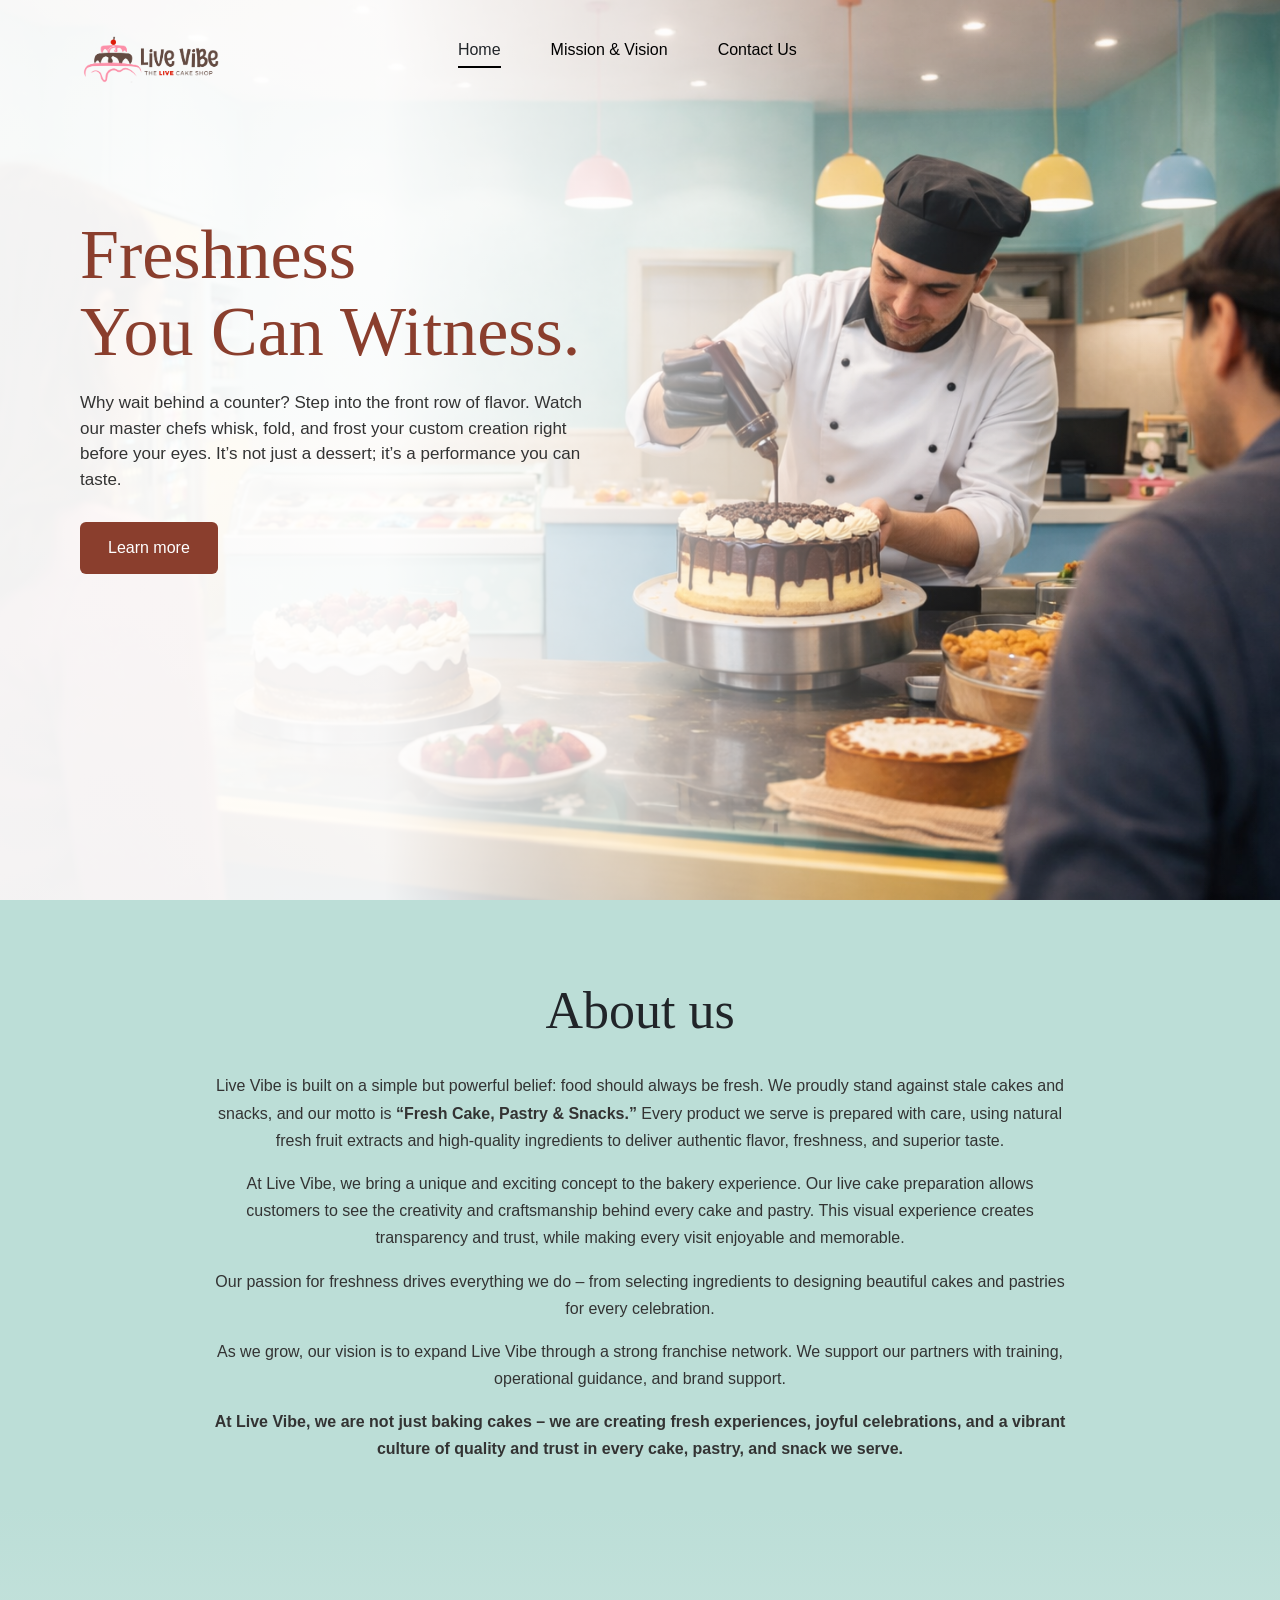
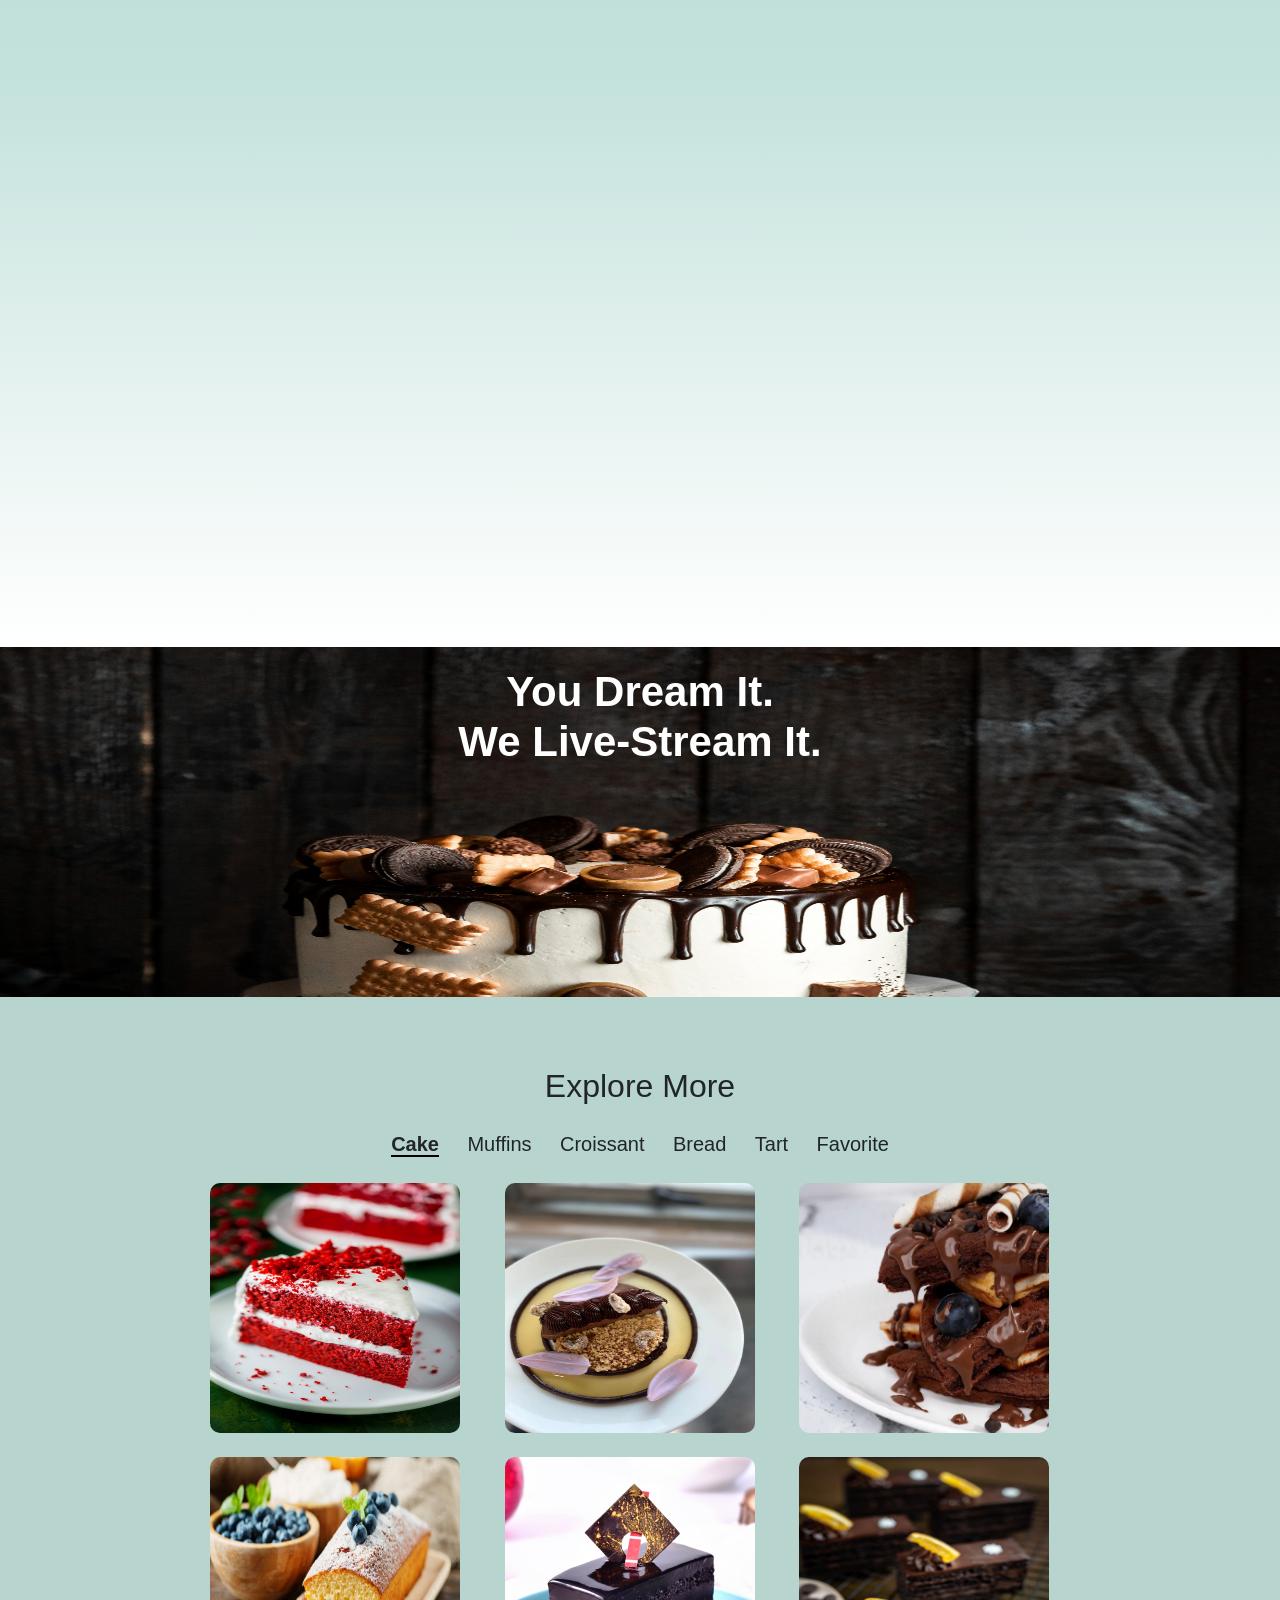
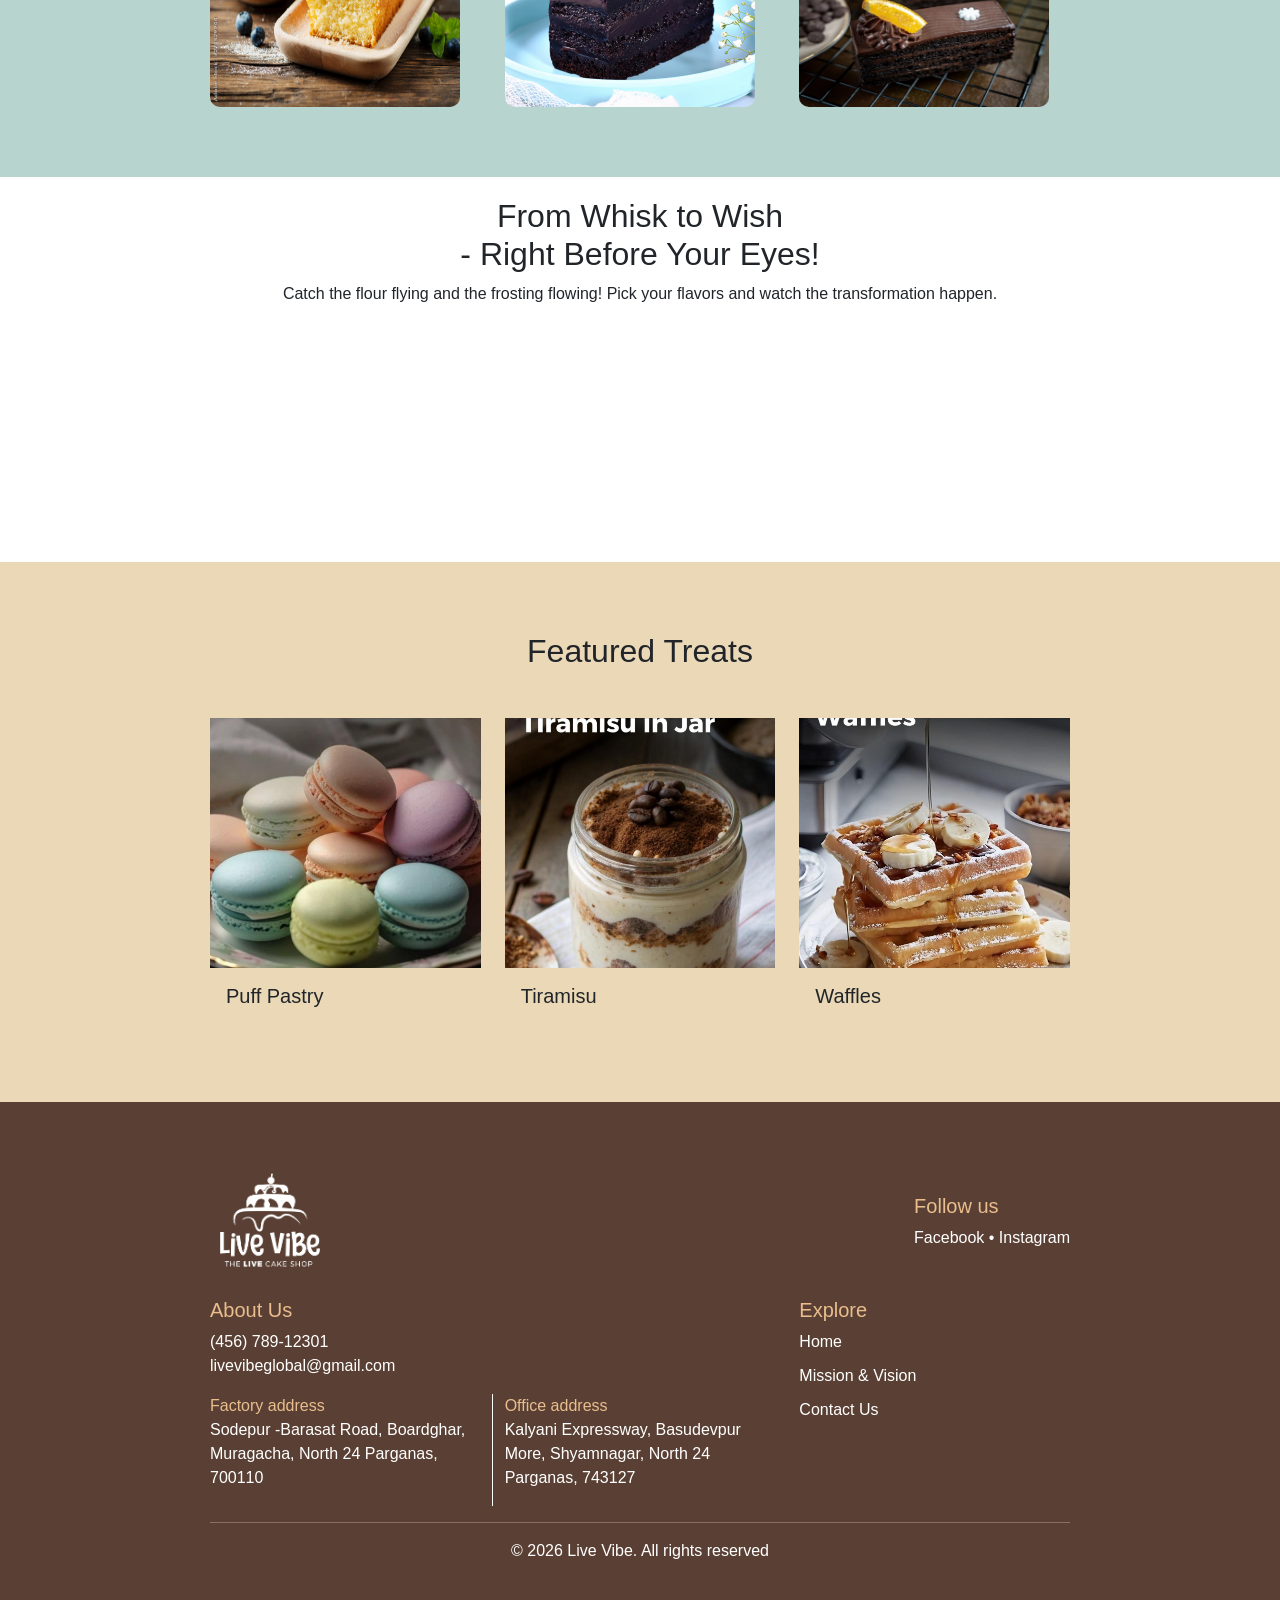
==== index.html @ 5aa0705a "contact us and other fixes" ====
<!DOCTYPE html>
<html lang="en">

<head>

  <meta charset="UTF-8">
  <meta name="viewport" content="width=device-width, initial-scale=1">

  <title>Live Vibe</title>

  <link href="https://cdn.jsdelivr.net/npm/bootstrap@5.3.2/dist/css/bootstrap.min.css" rel="stylesheet">

  <link rel="stylesheet" href="css/style.css">

</head>

<body>

  <!-- NAVBAR -->

  <section class="hero">

    <!-- Navbar -->

    <nav class="navbar">

      <div class="logo">
        <img src="./images/logo.png" alt="Live Vibe">
      </div>

      <ul class="nav-links">
        <li class="active">Home</li>
        <li><a href="./mission-vision" style="color: #000; text-decoration: none;">Mission & Vision</a></li>
        <li><a href="./contact-us" style="color: #000; text-decoration: none;">Contact Us</a></li>
      </ul>

    </nav>

    <!-- Hero Content -->

    <div class="hero-content">

      <h1>
        Freshness <br>
        You Can Witness.
      </h1>

      <p>
        Why wait behind a counter? Step into the front row of flavor.
        Watch our master chefs whisk, fold, and frost your custom creation
        right before your eyes. It’s not just a dessert; it’s a performance
        you can taste.
      </p>

      <button class="btn">
        Learn more
      </button>

    </div>

  </section>



  <!-- ABOUT -->

  <!-- <section class="about-section">
    <div class="container">
      <h1 class="about-title">About us</h1>

      <div class="about-content">
        <p>Live Vibe is built on a simple but powerful belief: food should always be fresh. We proudly stand against
          stale cakes and snacks, and our motto is "<strong>Fresh Cake, Pastry & Snacks.</strong>" Every product we
          serve is prepared with care, using natural fresh fruit extracts and high-quality ingredients to deliver
          authentic flavor, freshness, and superior taste.</p>

        <p>At Live Vibe, we bring a unique and exciting concept to the bakery experience. Our live cake preparation
          allows customers to see the creativity and craftsmanship behind every cake and pastry. This visual experience
          creates transparency and trust, while making every visit enjoyable and memorable. We believe that customers
          deserve not only delicious desserts but also the joy of seeing their treats come to life.</p>

        <p>Our passion for freshness drives everything we do - from selecting ingredients to designing beautiful cakes
          and pastries for every celebration. Whether it is a birthday, anniversary, special event, or a simple sweet
          craving, Live Vibe aims to make every moment more delightful with fresh flavors and vibrant presentation.</p>

        <p>As we grow, our vision is to expand Live Vibe through a strong franchise network. We support our partners
          with training, operational guidance, and brand support so they can build successful businesses while
          maintaining the same freshness, quality, and customer experience that define our brand.</p>

        <p>At Live Vibe, we are not just baking cakes - <strong>we are creating fresh experiences, joyful celebrations,
            and a vibrant culture of quality and trust</strong> in every cake, pastry, and snack we serve.</p>
      </div>
    </div>

    <div class="cake-image-container">
      <img src="./images/about-cake.png" alt="Delicious blueberry cake with cream frosting" class="cake-image">
    </div>
  </section> -->
  <section class="about-section">
    <div class="container text-center">
      <h2 class="about-title">About us</h2>
      <div class="about-text">
        <p> Live Vibe is built on a simple but powerful belief: food should always be fresh. We proudly stand against
          stale cakes and snacks, and our motto is <strong>“Fresh Cake, Pastry & Snacks.”</strong> Every product we
          serve is prepared with care, using natural fresh fruit extracts and high-quality ingredients to deliver
          authentic flavor, freshness, and superior taste. </p>
        <p> At Live Vibe, we bring a unique and exciting concept to the bakery experience. Our live cake preparation
          allows customers to see the creativity and craftsmanship behind every cake and pastry. This visual experience
          creates transparency and trust, while making every visit enjoyable and memorable. </p>
        <p> Our passion for freshness drives everything we do – from selecting ingredients to designing beautiful cakes
          and pastries for every celebration. </p>
        <p> As we grow, our vision is to expand Live Vibe through a strong franchise network. We support our partners
          with training, operational guidance, and brand support. </p>
        <p class="fw-semibold"> At Live Vibe, we are not just baking cakes – we are creating fresh experiences, joyful
          celebrations, and a vibrant culture of quality and trust in every cake, pastry, and snack we serve. </p>
      </div>
    </div>
  </section>


  <!-- DREAM SECTION -->

  <section class="dream">

    <div class="overlay">

      <h2>You Dream It.<br>We Live-Stream It.</h2>

    </div>

  </section>



  <!-- EXPLORE -->

  <section class="explore">

    <div class="container">

      <h2 class="text-center mb-4">Explore More</h2>

      <div class="product-tabs text-center mb-4">

        <span class="filter active" data-filter="cake">Cake</span>
        <span class="filter" data-filter="muffin">Muffins</span>
        <span class="filter" data-filter="croissant">Croissant</span>
        <span class="filter" data-filter="bread">Bread</span>
        <span class="filter" data-filter="tart">Tart</span>
        <span class="filter" data-filter="favorite">Favorite</span>

      </div>


      <div class="row g-4 gallery">

        <div class="col-md-4 col-6 gallery-item cake">
          <img src="./images/explore-more/cake1.jpeg" class="img-fluid product-img">
        </div>

        <div class="col-md-4 col-6 gallery-item cake">
          <img src="./images/explore-more/cake2.jpeg" class="img-fluid product-img">
        </div>

        <div class="col-md-4 col-6 gallery-item cake">
          <img src="./images/explore-more/cake3.jpeg" class="img-fluid product-img">
        </div>

        <div class="col-md-4 col-6 gallery-item cake">
          <img src="./images/explore-more/cake4.png" class="img-fluid product-img">
        </div>

        <div class="col-md-4 col-6 gallery-item cake">
          <img src="./images/explore-more/cake5.jpeg" class="img-fluid product-img">
        </div>

        <div class="col-md-4 col-6 gallery-item cake">
          <img src="./images/explore-more/cake6.jpeg" class="img-fluid product-img">
        </div>


        <div class="col-md-4 col-6 gallery-item muffin">
          <img src="./images/explore-more/muffin1.jpeg" class="img-fluid product-img">
        </div>

        <div class="col-md-4 col-6 gallery-item muffin">
          <img src="./images/explore-more/muffin2.jpeg" class="img-fluid product-img">
        </div>

        <div class="col-md-4 col-6 gallery-item muffin">
          <img src="./images/explore-more/muffin3.jpeg" class="img-fluid product-img">
        </div>

        <div class="col-md-4 col-6 gallery-item croissant">
          <img src="./images/explore-more/croissant1.jpeg" class="img-fluid product-img">
        </div>

        <div class="col-md-4 col-6 gallery-item croissant">
          <img src="./images/explore-more/croissant2.jpeg" class="img-fluid product-img">
        </div>

        <div class="col-md-4 col-6 gallery-item bread">
          <img src="./images/explore-more/bread1.jpeg" class="img-fluid product-img">
        </div>

        <div class="col-md-4 col-6 gallery-item bread">
          <img src="./images/explore-more/bread2.jpeg" class="img-fluid product-img">
        </div>

        <div class="col-md-4 col-6 gallery-item bread">
          <img src="./images/explore-more/bread3.jpeg" class="img-fluid product-img">
        </div>

        <div class="col-md-4 col-6 gallery-item tart">
          <img src="./images/explore-more/tart1.jpeg" class="img-fluid product-img">
        </div>

        <div class="col-md-4 col-6 gallery-item tart">
          <img src="./images/explore-more/tart2.jpeg" class="img-fluid product-img">
        </div>

        <div class="col-md-4 col-6 gallery-item tart">
          <img src="./images/explore-more/tart3.jpeg" class="img-fluid product-img">
        </div>

        <div class="col-md-4 col-6 gallery-item tart">
          <img src="./images/explore-more/tart4.jpeg" class="img-fluid product-img">
        </div>

        <div class="col-md-4 col-6 gallery-item tart">
          <img src="./images/explore-more/tart5.jpeg" class="img-fluid product-img">
        </div>

        <div class="col-md-4 col-6 gallery-item tart">
          <img src="./images/explore-more/tart6.jpeg" class="img-fluid product-img">
        </div>

        <div class="col-md-4 col-6 gallery-item favorite">
          <img src="./images/explore-more/favorite1.jpeg" class="img-fluid product-img">
        </div>

        <div class="col-md-4 col-6 gallery-item favorite">
          <img src="./images/explore-more/favorite2.jpeg" class="img-fluid product-img">
        </div>

        <div class="col-md-4 col-6 gallery-item favorite">
          <img src="./images/explore-more/favorite3.jpeg" class="img-fluid product-img">
        </div>

        <div class="col-md-4 col-6 gallery-item favorite">
          <img src="./images/explore-more/favorite4.jpeg" class="img-fluid product-img">
        </div>

        <div class="col-md-4 col-6 gallery-item favorite">
          <img src="./images/explore-more/favorite5.jpeg" class="img-fluid product-img">
        </div>

        <div class="col-md-4 col-6 gallery-item favorite">
          <img src="./images/explore-more/favorite6.jpeg" class="img-fluid product-img">
        </div>

      </div>

    </div>

  </section>



  <!-- CUPCAKE CTA -->

  <section class="cupcake">

    <div class="container text-center">

      <h2>From Whisk to Wish<br>- Right Before Your Eyes!</h2>

      <p>

        Catch the flour flying and the frosting flowing!
        Pick your flavors and watch the transformation happen.

      </p>

    </div>

  </section>



  <!-- FEATURED -->

  <section class="featured">

    <div class="container">

      <h2 class="text-center mb-5">Featured Treats</h2>

      <div class="row g-4">

        <div class="col-md-4">

          <div class="card">

            <div class="feature-img pastry"></div>
            <!-- <img src="./images/explore-more/pastry1.jpeg" class="card-img-top"> -->

            <div class="card-body">

              <h5>Puff Pastry</h5>

            </div>

          </div>

        </div>


        <div class="col-md-4">

          <div class="card">
            <div class="feature-img tiramisu"></div>
            <!-- <img src="./images/explore-more/tiramisu.jpeg" class="card-img-top"> -->

            <div class="card-body">

              <h5>Tiramisu</h5>

            </div>

          </div>

        </div>


        <div class="col-md-4">

          <div class="card">

            <!-- <img src="./images/explore-more/waffles.jpeg" class="card-img-top"> -->
            <div class="feature-img waffle"></div>

            <div class="card-body">

              <h5>Waffles</h5>

            </div>

          </div>

        </div>

      </div>

    </div>

  </section>



  <!-- FOOTER -->

  <footer class="footer">

    <div class="container">

      <div class="d-flex justify-content-between align-items-center">
        <div class="">
          <img src="./images/logo-white.png" alt="Live Vibe Logo" class="mb-3" style="max-width: 120px;">
        </div>
        <div class="">
          <h5 class="text-theme-primary">Follow us</h5>

          <p>Facebook • Instagram</p>
        </div>
      </div>

      <div class="row">

        <div class="col-md-8">



          <h5 class="text-theme-primary">About Us</h5>

          <p class="m-0">(456) 789-12301</p>

          <p>livevibeglobal@gmail.com</p>

          <div class="row m-0">
            <div class="col-6 ps-0" style="border-right: 1px solid #fff;">
              <div class="text-theme-primary">Factory address</div>
              <p>Sodepur -Barasat Road, Boardghar, Muragacha, North 24 Parganas, 700110</p>
            </div>
            <div class="col-6">
              <div class="text-theme-primary">Office address</div>
              <p>Kalyani Expressway, Basudevpur More, Shyamnagar, North 24 Parganas, 743127</p>
            </div>
          </div>

        </div>


        <div class="col-md-4">

          <h5 class="text-theme-primary">Explore</h5>

          <ul>

            <li style="color: #fff;">Home</li>
            <li><a href="./mission-vision" style="color: #fff; text-decoration: none;">Mission & Vision</a></li>
            <li><a href="./contact-us" style="color: #fff; text-decoration: none;">Contact Us</a></li>

          </ul>

        </div>


      </div>

      <hr>

      <p class="text-center">

        © 2026 Live Vibe. All rights reserved

      </p>

    </div>

  </footer>


  <!-- <script src="https://cdn.jsdelivr.net/npm/bootstrap@5.3.2/dist/js/bootstrap.bundle.min.js"></script> -->

  <script src="js/script.js"></script>

</body>

</html>
---- css/style.css ----
body {
  font-family: Arial;
  /* margin-top: 70px; */
}

.hero {

  height: 100vh;

  background-image:
    linear-gradient(to right,
      rgba(255, 255, 255, 0.95) 30%,
      rgba(255, 255, 255, 0.65) 50%,
      rgba(255, 255, 255, 0.1) 70%,
      rgba(255, 255, 255, 0) 100%),
    url("../images/chef.png");

  background-size: cover;
  background-position: center;

  display: flex;
  flex-direction: column;
  padding: 20px 80px;

}

.mission {
  background-image:
    linear-gradient(to bottom,
      rgba(255, 255, 255, 0.50) 30%,
      rgba(255, 255, 255, 0) 50%,
      rgba(255, 255, 255, 0) 70%,
      rgba(255, 255, 255, 0) 100%),
    url("../images/mission/banner.jpg");
  background-position: top;
  background-repeat: no-repeat;
  background-size: 100% 180%;
}

.contact-us {
  background-image:
    linear-gradient(to bottom,
      rgba(255, 255, 255, 0.50) 30%,
      rgba(255, 255, 255, 0) 50%,
      rgba(255, 255, 255, 0) 70%,
      rgba(255, 255, 255, 0) 100%),
    url("../images/contact-us/banner.png");
  background-position: center;
  background-repeat: no-repeat;
  background-size: 100% 100%;
}

.text-theme-primary {
  color: #E9BD8D;
}

/* Navbar */

.navbar {

  display: flex;
  justify-content: space-between;
  align-items: center;

}

.logo {

  display: flex;
  align-items: center;
  gap: 10px;
  font-weight: 600;
  font-size: 22px;
  color: #7a3b2b;

}

.logo img {
  height: 60px;
}

.nav-links {

  list-style: none;
  display: flex;
  gap: 50px;
  font-weight: 500;
  margin-right: auto;
  margin-left: 200px;
}

.nav-links li {
  cursor: pointer;
  position: relative;
}

.nav-links li.active::after {

  content: "";
  position: absolute;
  width: 100%;
  height: 2px;
  background: black;
  bottom: -6px;
  left: 0;

}

/* Hero content */

.hero-content {

  max-width: 520px;
  margin-top: 120px;

}

.hero-content h1 {

  font-family: 'Playfair Display';
  font-size: 70px;
  color: #8a3e2d;
  line-height: 1.1;
  margin-bottom: 20px;

}

.hero-content p {

  font-size: 17px;
  color: #333;
  margin-bottom: 30px;

}

.btn {

  padding: 14px 28px;
  background: #8a3e2d;
  color: white;
  border: none;
  border-radius: 6px;
  font-size: 16px;
  cursor: pointer;

}

.btn:hover {
  background: #6e2f21;
}

/* About section */
.about-section {
  background: linear-gradient(to bottom, #bcded7 0%, #bcded7 45%, rgba(188, 222, 215, 0.85) 60%, rgba(188, 222, 215, 0.5) 75%, rgba(188, 222, 215, 0) 100%), url("../images/about-cake.png");
  background-size: cover;
  background-position: top;
  background-repeat: no-repeat;
  padding-top: 80px;
  padding-bottom: 60%;
}

.mission-section {
  background: linear-gradient(to bottom, #bcded7 0%, #bcded7 45%, rgba(188, 222, 215, 0.85) 60%, rgba(188, 222, 215, 0.5) 75%, rgba(188, 222, 215, 0) 100%), url("../images/mission/mission.png");
  background-size: cover;
  background-position: top;
  background-repeat: no-repeat;
}

/* TITLE */
.about-title {
  font-family: 'Playfair Display';
  font-size: 52px;
  margin-bottom: 30px;
}

/* TEXT */
.about-text {
  max-width: 900px;
  margin: auto;
  color: #333;
  font-size: 16px;
  line-height: 1.7;
}

.vission-section {
  background: #FFF2CC;
  padding-bottom: 20px;
}

.vission-below-section {
  background: url('../images/mission/vision.jpg');
  background-repeat: no-repeat;
  padding-bottom: 600px;
  background-size: 100% 200%;
  background-position: center;
}

.vission-below-section p {
  color: #fff !important;
}

.mission-below-section .left {
  padding: 36px;
}

.mission-below-section .right {
  background: url('../images/mission/mission-right.jpg');
  background-repeat: no-repeat;
  background-size: 100% 100%;
  background-position: center;
}

.container {
  max-width: 900px;
  margin: 0 auto;
  padding: 0 20px;
}
/* 
.about-title {
  font-family: 'Georgia', 'Times New Roman', serif;
  font-size: 48px;
  font-style: italic;
  text-align: center;
  color: #1a1a1a;
  margin-bottom: 40px;
  font-weight: 600;
}

.about-content {
  text-align: center;
}

.about-content p {
  font-size: 16px;
  line-height: 1.7;
  color: #444;
  margin-bottom: 20px;
}

.about-content p:last-child {
  margin-bottom: 40px;
}

.about-content strong {
  font-weight: 600;
  color: #1a1a1a;
} */

/* Cake image */
.cake-image-container {
  width: 100%;
  margin-top: 20px;
}

.cake-image {
  width: 100%;
  height: auto;
  display: block;
  object-fit: cover;
}

.dream {
  background: url('../images/dream.jpg');
  height: 350px;
  display: flex;
  /* align-items: center; */
  justify-content: center;
  color: white;
  text-align: center;
  background-size: 100% 165%;
  background-repeat: no-repeat;
  background-position: top;
}

.dream h2 {
  font-size: 42px;
  font-weight: 700;
  padding-top: 20px;
}

.explore {
  background: #b7d4cf;
  padding: 70px 0;
}

.explore img {
  width: 250px;
  height: 250px;
}

.product-tabs span {
  margin: 0 12px;
  cursor: pointer;
  font-weight: 500;
}

.product-tabs .active {
  border-bottom: 2px solid black;
}

.product-img {
  border-radius: 10px;
  transition: 0.3s;
}

.product-img:hover {
  transform: scale(1.05);
}

.cupcake {
  background: url("../images/cupcake.jpg");
  background-repeat: no-repeat;
  padding: 20px 0 15rem 0;
  background-size: 100% 112%;
  background-position: top;
}

.featured {
  background: #ead8b6;
  padding: 70px 0;
}

.featured .card {
  border: 0;
  background-color: transparent;
}

.featured .feature-img.waffle {
  background: url('../images/explore-more/waffles.jpeg');

}

.featured .feature-img.pastry {
  background: url('../images/explore-more/pastry1.jpeg');

}

.featured .feature-img.tiramisu {
  background: url('../images/explore-more/tiramisu.jpeg');

}

.featured .feature-img {
  height: 250px;
  width: 100%;
  background-repeat: no-repeat !important;
  background-position: center !important;
  background-size: cover !important;
}



.footer {
  background: #5a4034;
  color: white;
  padding: 60px 0;
}

.footer ul {
  list-style: none;
  padding: 0;
}

.footer li {
  margin-bottom: 10px;
}

.contact-section {

  background: #bcded7;
  padding: 80px 5rem;

}

.filter {
  margin: 0 20px;
  cursor: pointer;
  font-size: 20px;
}

.filter.active {
  font-weight: 600;
}

/* Image */

.contact-section .cake-img {
  max-width: 100%;
}

/* Heading */

.contact-section .contact-title {

  font-family: 'Playfair Display';
  font-size: 52px;
  margin-bottom: 10px;

}

.contact-section .contact-subtitle {

  color: #6b6b6b;
  margin-bottom: 30px;

}

/* Button */

.contact-section .send-btn {

  background: #8a3e2d;
  color: white;
  padding: 14px 35px;
  font-size: 16px;
  border-radius: 8px;
  border: none;

}

.contact-section .send-btn:hover {
  background: #6d2d21;
  color: white;
}

@media(max-width:840px) {
  .nav-links {
    gap: 15px;
    margin-right: 0;
  }
}

@media(max-width:768px) {
  .about-title {
    font-size: 36px;
  }

  .about-text {
    font-size: 14px;
    padding: 0 10px;
  }

  .about-section {
    padding-bottom: 300px;
  }

  .hero {
    padding: 30px;
  }

  .hero-content h1 {
    font-size: 45px;
  }

  .nav-links {
    font-size: 14px;
    padding-left: 0;
    margin-left: 0;
  }

  .mission-below-section .right {
    height: 550px;
  }

}
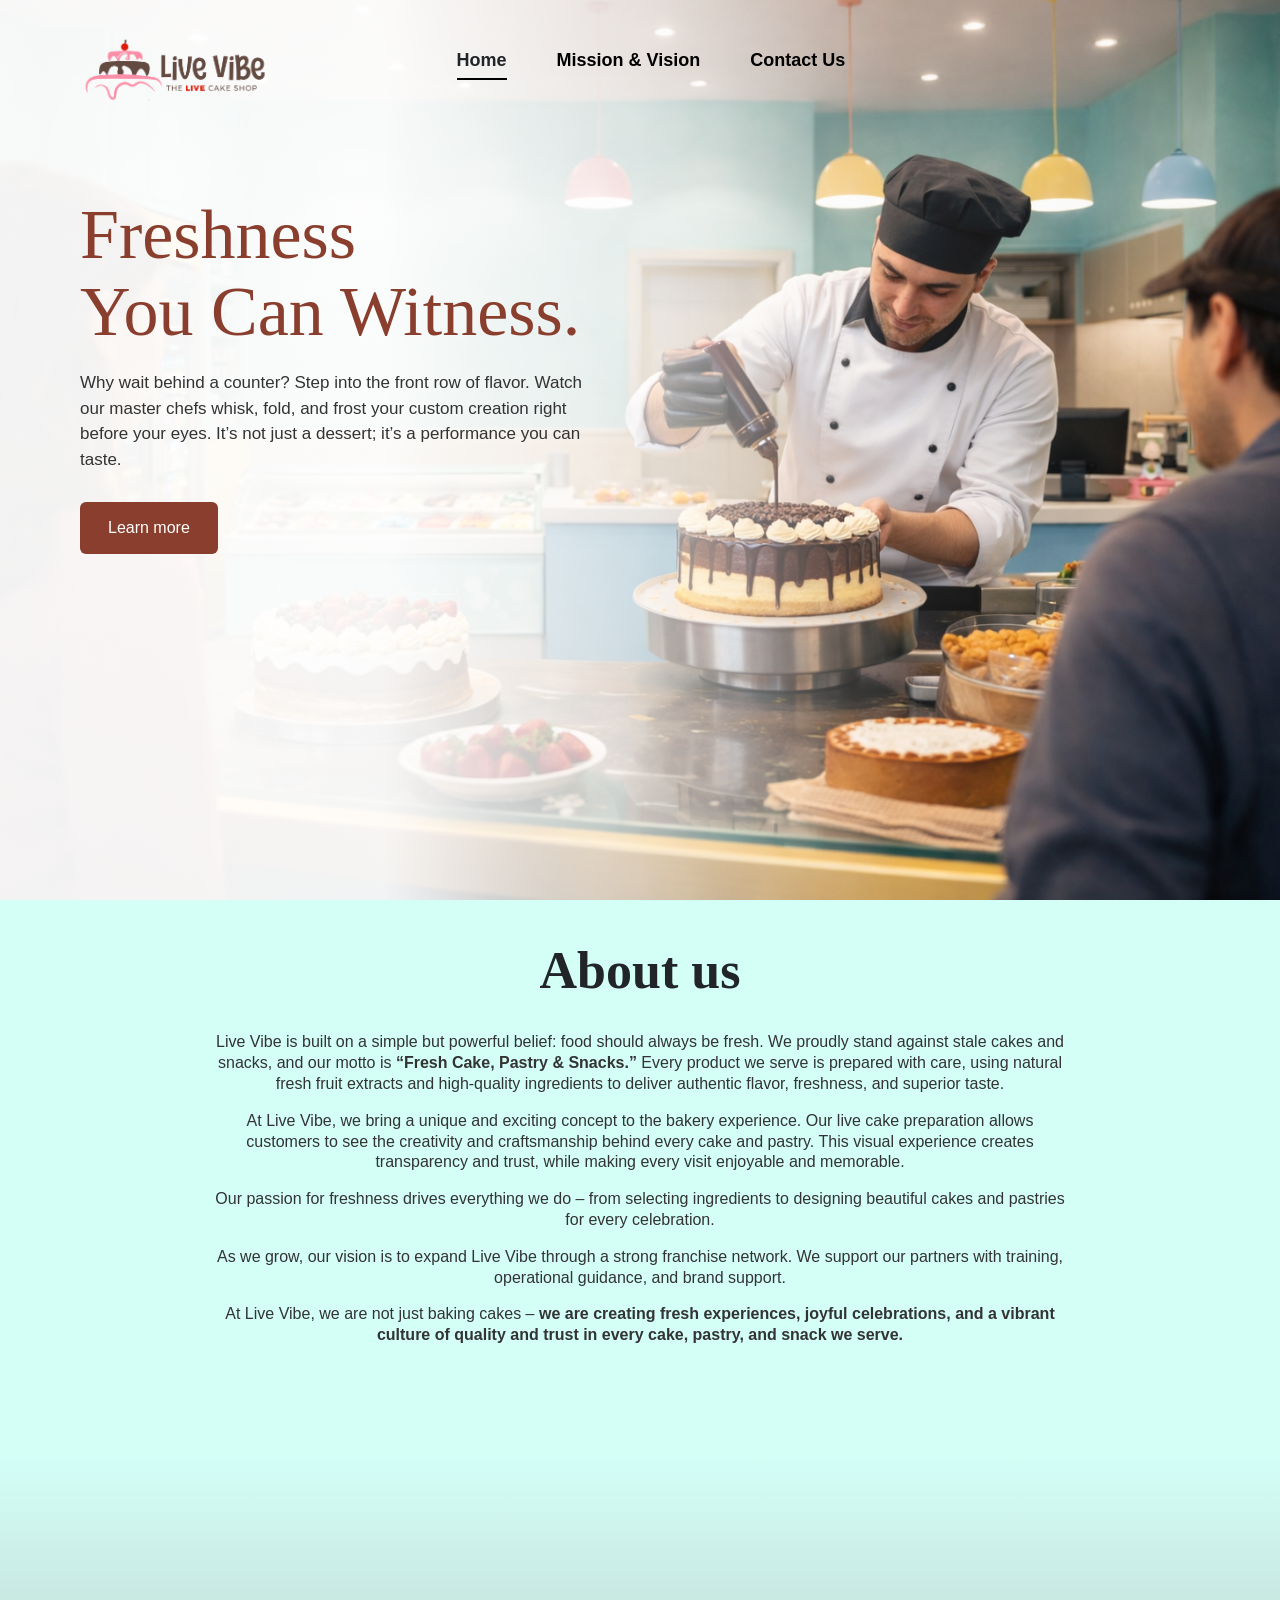
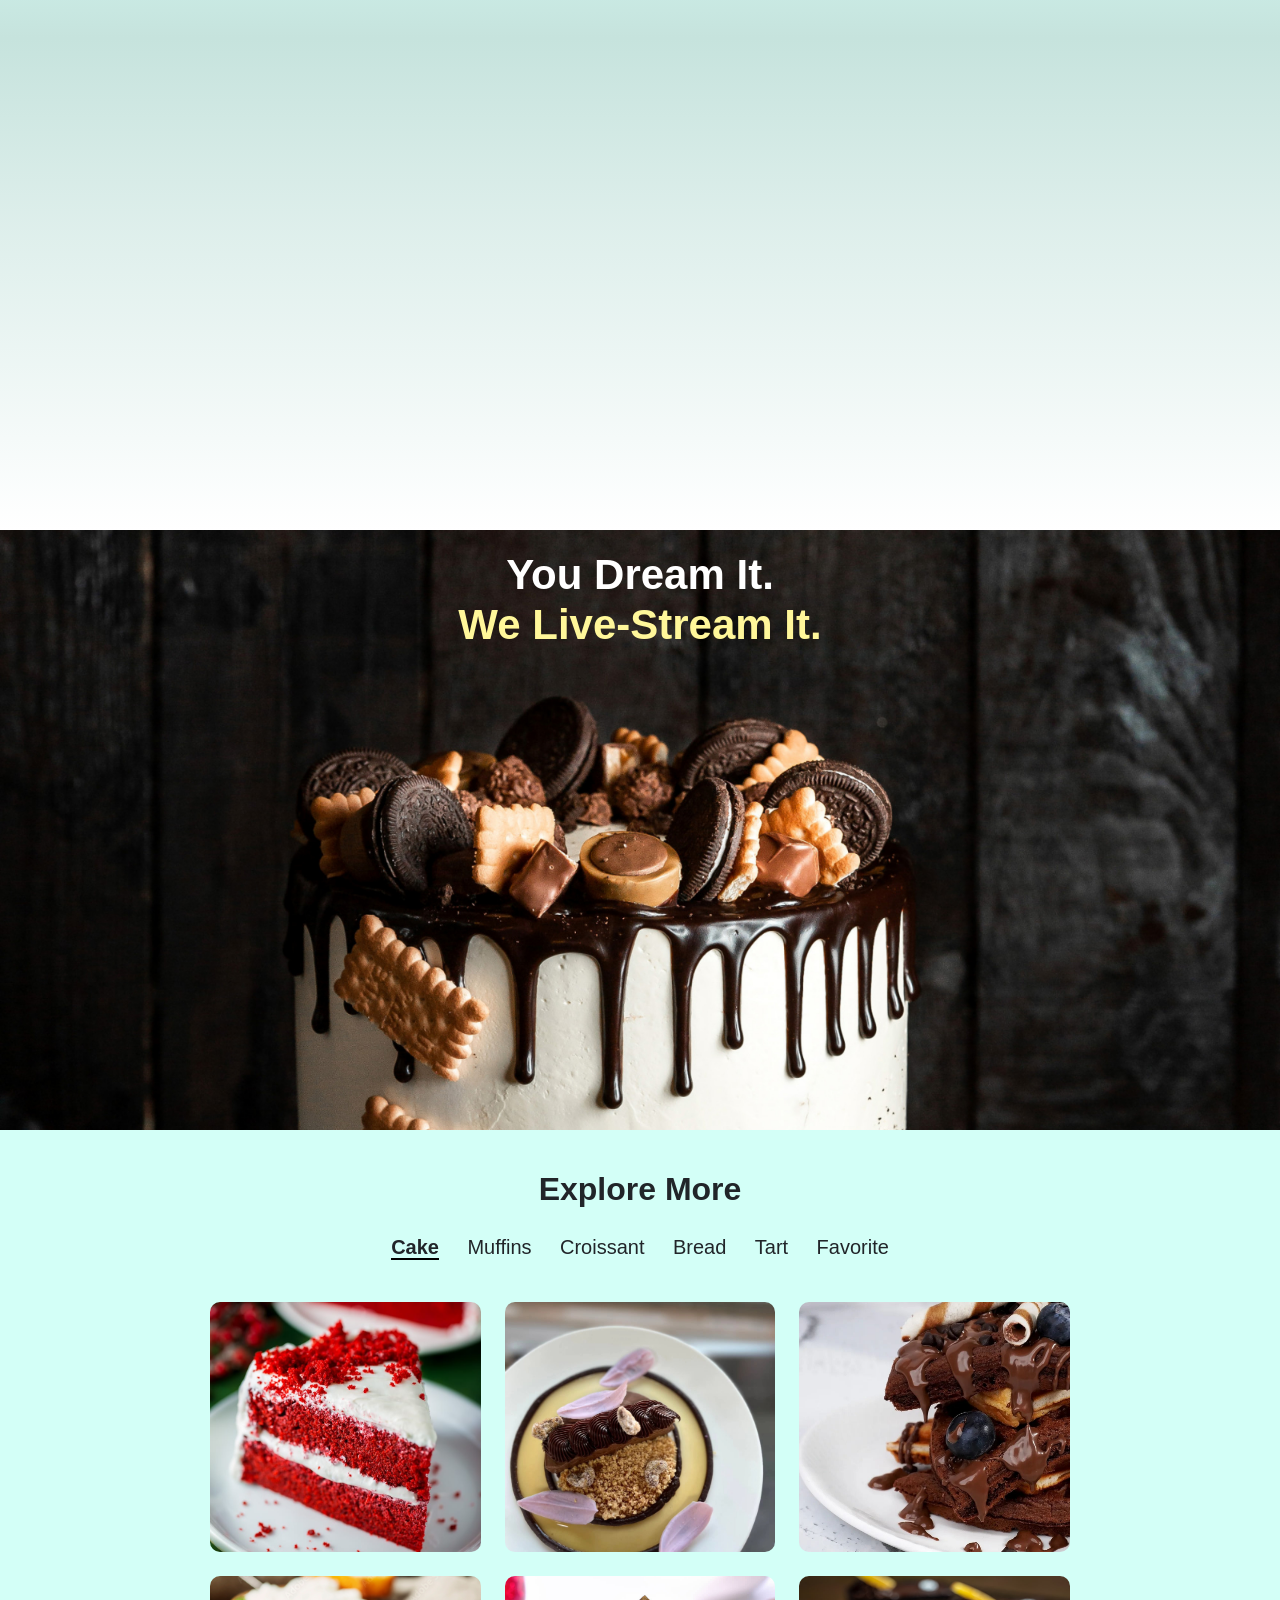
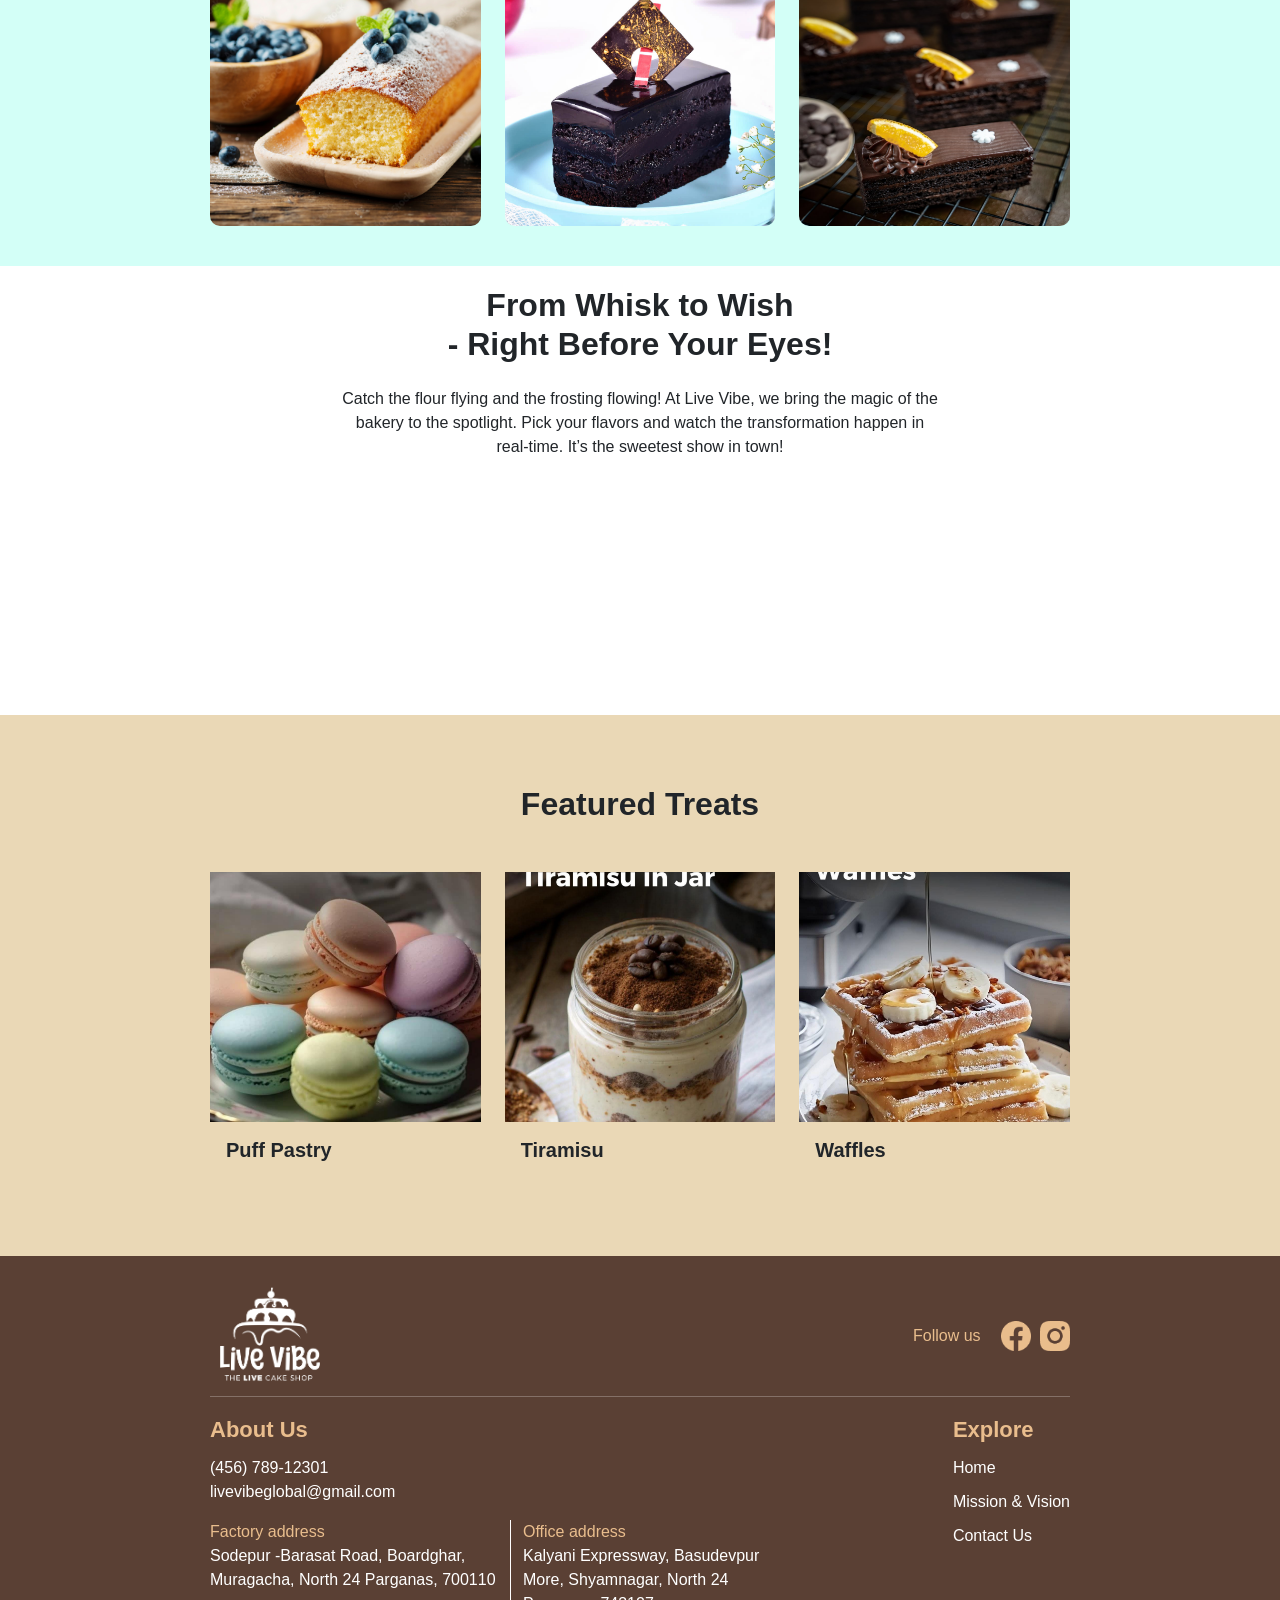
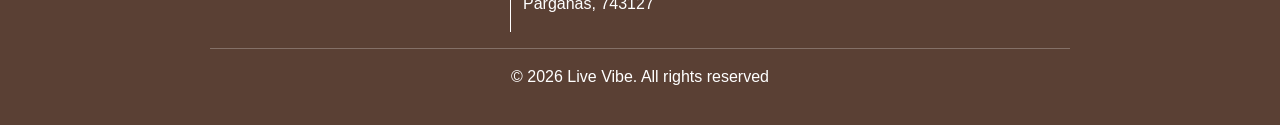
==== commit f38bf7c4: "fix some issues" ====
--- a/index.html
+++ b/index.html
@@ -15,6 +15,7 @@
 </head>
 
 <body>
+  <div class="main-wrapper">
 
   <!-- NAVBAR -->
 
@@ -111,8 +112,8 @@
           and pastries for every celebration. </p>
         <p> As we grow, our vision is to expand Live Vibe through a strong franchise network. We support our partners
           with training, operational guidance, and brand support. </p>
-        <p class="fw-semibold"> At Live Vibe, we are not just baking cakes – we are creating fresh experiences, joyful
-          celebrations, and a vibrant culture of quality and trust in every cake, pastry, and snack we serve. </p>
+        <p> At Live Vibe, we are not just baking cakes – <span class="fw-semibold">we are creating fresh experiences, joyful
+          celebrations, and a vibrant culture of quality and trust in every cake, pastry, and snack we serve.</span> </p>
       </div>
     </div>
   </section>
@@ -124,7 +125,7 @@
 
     <div class="overlay">
 
-      <h2>You Dream It.<br>We Live-Stream It.</h2>
+      <h2>You Dream It.<br><span style="color: #fff79a;">We Live-Stream It.</span></h2>
 
     </div>
 
@@ -138,7 +139,7 @@
 
     <div class="container">
 
-      <h2 class="text-center mb-4">Explore More</h2>
+      <h2 class="text-center mb-4"><b>Explore More</b></h2>
 
       <div class="product-tabs text-center mb-4">
 
@@ -273,12 +274,11 @@
 
     <div class="container text-center">
 
-      <h2>From Whisk to Wish<br>- Right Before Your Eyes!</h2>
-
-      <p>
-
-        Catch the flour flying and the frosting flowing!
-        Pick your flavors and watch the transformation happen.
+      <h2 class="mb-4"><b>From Whisk to Wish<br>- Right Before Your Eyes!</b></h2>
+
+      <p class="mx-auto" style="width: 70%;">
+
+        Catch the flour flying and the frosting flowing! At Live Vibe, we bring the magic of the bakery to the spotlight. Pick your flavors and watch the transformation happen in real-time. It’s the sweetest show in town!
 
       </p>
 
@@ -294,7 +294,7 @@
 
     <div class="container">
 
-      <h2 class="text-center mb-5">Featured Treats</h2>
+      <h2 class="text-center mb-5"><b>Featured Treats</b></h2>
 
       <div class="row g-4">
 
@@ -307,7 +307,7 @@
 
             <div class="card-body">
 
-              <h5>Puff Pastry</h5>
+              <h5><b>Puff Pastry</b></h5>
 
             </div>
 
@@ -324,7 +324,7 @@
 
             <div class="card-body">
 
-              <h5>Tiramisu</h5>
+              <h5><b>Tiramisu</b></h5>
 
             </div>
 
@@ -342,7 +342,7 @@
 
             <div class="card-body">
 
-              <h5>Waffles</h5>
+              <h5><b>Waffles</b></h5>
 
             </div>
 
@@ -366,22 +366,30 @@
 
       <div class="d-flex justify-content-between align-items-center">
         <div class="">
-          <img src="./images/logo-white.png" alt="Live Vibe Logo" class="mb-3" style="max-width: 120px;">
+          <img src="./images/logo-white.png" alt="Live Vibe Logo" style="max-width: 120px;">
         </div>
         <div class="">
-          <h5 class="text-theme-primary">Follow us</h5>
-
-          <p>Facebook • Instagram</p>
-        </div>
-      </div>
-
-      <div class="row">
-
-        <div class="col-md-8">
-
-
-
-          <h5 class="text-theme-primary">About Us</h5>
+          <div class="text-theme-primary d-flex align-items-center">Follow us
+
+            <div class="social-links" style="margin-left: 20px;">
+              <a href="#" target="_blank" class="social-icon">
+                <img src="./images/fb.png" alt="Facebook" style="width: 30px; height: 30px; margin-right: 5px;">
+              </a>
+              <a href="#" target="_blank" class="social-icon">
+                <img src="./images/insta.png" alt="Instagram" style="width: 30px; height: 30px;">
+              </a>
+            </div>
+          </div>
+        </div>
+      </div>
+
+      <hr class="mt-0">
+
+      <div class="d-flex justify-content-between align-items-top">
+
+        <div class="" style="width: 70%;">
+
+          <div class="text-theme-primary footer-header-text">About Us</div>
 
           <p class="m-0">(456) 789-12301</p>
 
@@ -401,9 +409,9 @@
         </div>
 
 
-        <div class="col-md-4">
-
-          <h5 class="text-theme-primary">Explore</h5>
+        <div class="">
+
+          <div class="text-theme-primary footer-header-text">Explore</div>
 
           <ul>
 
@@ -430,6 +438,7 @@
 
   </footer>
 
+  </div>
 
   <!-- <script src="https://cdn.jsdelivr.net/npm/bootstrap@5.3.2/dist/js/bootstrap.bundle.min.js"></script> -->
 
--- a/css/style.css
+++ b/css/style.css
@@ -1,6 +1,13 @@
 body {
   font-family: Arial;
   /* margin-top: 70px; */
+}
+
+.main-wrapper {
+  max-width: 1280px;
+  /* control your site width */
+  margin: 0 auto;
+  /* centers horizontally */
 }
 
 .hero {
@@ -76,7 +83,7 @@
 }
 
 .logo img {
-  height: 60px;
+  height: 80px;
 }
 
 .nav-links {
@@ -84,9 +91,10 @@
   list-style: none;
   display: flex;
   gap: 50px;
-  font-weight: 500;
+  font-weight: bold;
   margin-right: auto;
-  margin-left: 200px;
+  margin-left: 150px;
+  font-size: 18px;
 }
 
 .nav-links li {
@@ -111,7 +119,7 @@
 .hero-content {
 
   max-width: 520px;
-  margin-top: 120px;
+  margin-top: 80px;
 
 }
 
@@ -151,16 +159,16 @@
 
 /* About section */
 .about-section {
-  background: linear-gradient(to bottom, #bcded7 0%, #bcded7 45%, rgba(188, 222, 215, 0.85) 60%, rgba(188, 222, 215, 0.5) 75%, rgba(188, 222, 215, 0) 100%), url("../images/about-cake.png");
+  background: linear-gradient(to bottom, #d3fff7 0%, #d3fff7 45%, rgba(188, 222, 215, 0.85) 60%, rgba(188, 222, 215, 0.5) 75%, rgba(188, 222, 215, 0) 100%), url("../images/about-cake.png");
   background-size: cover;
-  background-position: top;
-  background-repeat: no-repeat;
-  padding-top: 80px;
+  background-position: center;
+  background-repeat: no-repeat;
+  padding-top: 40px;
   padding-bottom: 60%;
 }
 
 .mission-section {
-  background: linear-gradient(to bottom, #bcded7 0%, #bcded7 45%, rgba(188, 222, 215, 0.85) 60%, rgba(188, 222, 215, 0.5) 75%, rgba(188, 222, 215, 0) 100%), url("../images/mission/mission.png");
+  background: linear-gradient(to bottom, #d3fff7 0%, #d3fff7 45%, rgba(188, 222, 215, 0.85) 60%, rgba(188, 222, 215, 0.5) 75%, rgba(188, 222, 215, 0) 100%), url("../images/mission/mission.png");
   background-size: cover;
   background-position: top;
   background-repeat: no-repeat;
@@ -171,6 +179,7 @@
   font-family: 'Playfair Display';
   font-size: 52px;
   margin-bottom: 30px;
+  font-weight: bold;
 }
 
 /* TEXT */
@@ -179,7 +188,7 @@
   margin: auto;
   color: #333;
   font-size: 16px;
-  line-height: 1.7;
+  line-height: 1.3;
 }
 
 .vission-section {
@@ -200,7 +209,7 @@
 }
 
 .mission-below-section .left {
-  padding: 36px;
+  padding: 60px;
 }
 
 .mission-below-section .right {
@@ -215,6 +224,7 @@
   margin: 0 auto;
   padding: 0 20px;
 }
+
 /* 
 .about-title {
   font-family: 'Georgia', 'Times New Roman', serif;
@@ -260,16 +270,22 @@
 }
 
 .dream {
-  background: url('../images/dream.jpg');
-  height: 350px;
+  background: url("../images/dream.jpg");
+  height: 1000px;
   display: flex;
   /* align-items: center; */
   justify-content: center;
   color: white;
   text-align: center;
-  background-size: 100% 165%;
-  background-repeat: no-repeat;
-  background-position: top;
+  background-size: cover;
+  background-repeat: no-repeat;
+  background-position: center;
+  margin-bottom: -400px;
+}
+
+.social-icon {
+  color: transparent;
+  text-decoration: none;
 }
 
 .dream h2 {
@@ -279,13 +295,24 @@
 }
 
 .explore {
-  background: #b7d4cf;
-  padding: 70px 0;
+  background: #d3fff7;
+  padding: 40px 0;
+}
+
+.footer-header-text {
+  font-size: 22px;
+  font-weight: bold;
+  margin-bottom: 10px;
 }
 
 .explore img {
-  width: 250px;
+  width: 100%;
   height: 250px;
+  object-fit: cover;
+}
+
+.product-tabs {
+  margin-bottom: 40px !important;
 }
 
 .product-tabs span {
@@ -353,7 +380,7 @@
 .footer {
   background: #5a4034;
   color: white;
-  padding: 60px 0;
+  padding: 20px 0;
 }
 
 .footer ul {
@@ -367,7 +394,7 @@
 
 .contact-section {
 
-  background: #bcded7;
+  background: #d3fff7;
   padding: 80px 5rem;
 
 }
@@ -393,16 +420,17 @@
 .contact-section .contact-title {
 
   font-family: 'Playfair Display';
-  font-size: 52px;
+  font-size: 45px;
   margin-bottom: 10px;
-
+  text-align: center;
 }
 
 .contact-section .contact-subtitle {
 
-  color: #6b6b6b;
+  color: #697f7b;
   margin-bottom: 30px;
-
+  font-size: 16px;
+  font-weight: 700;
 }
 
 /* Button */
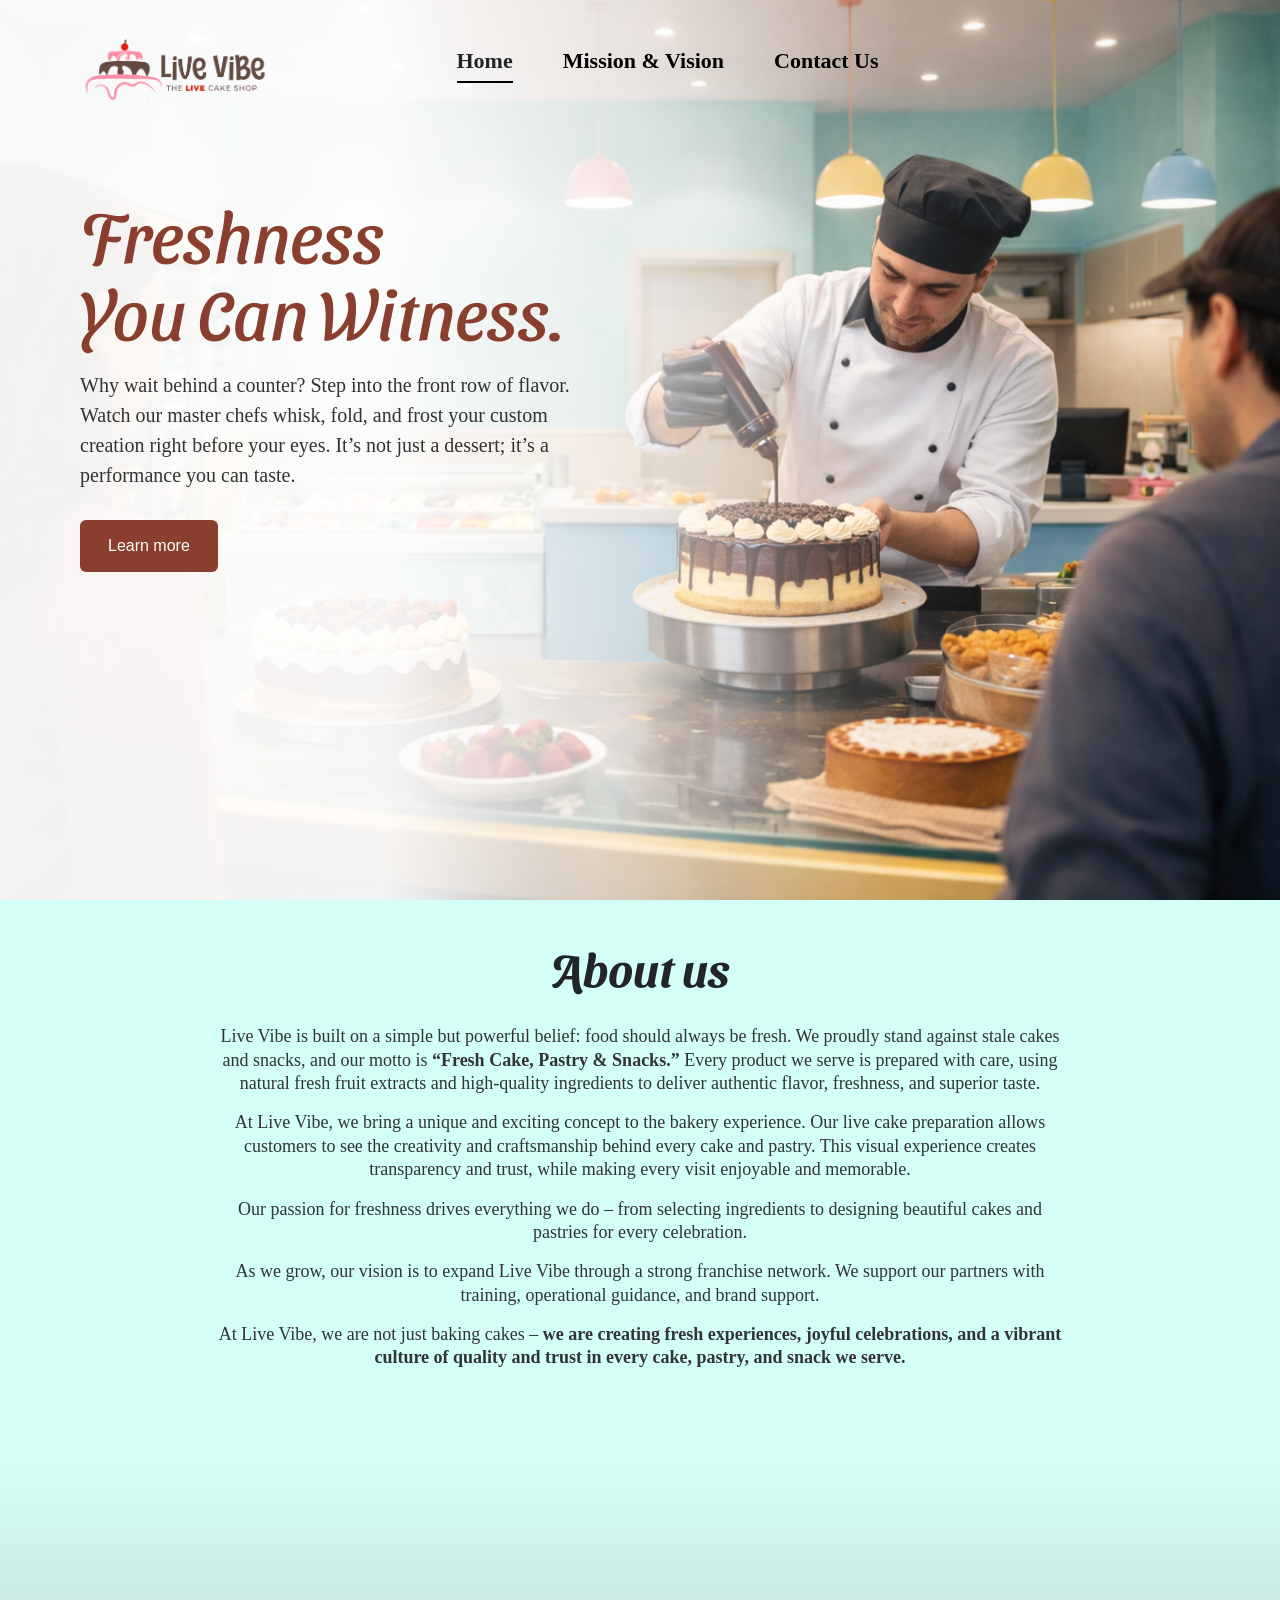
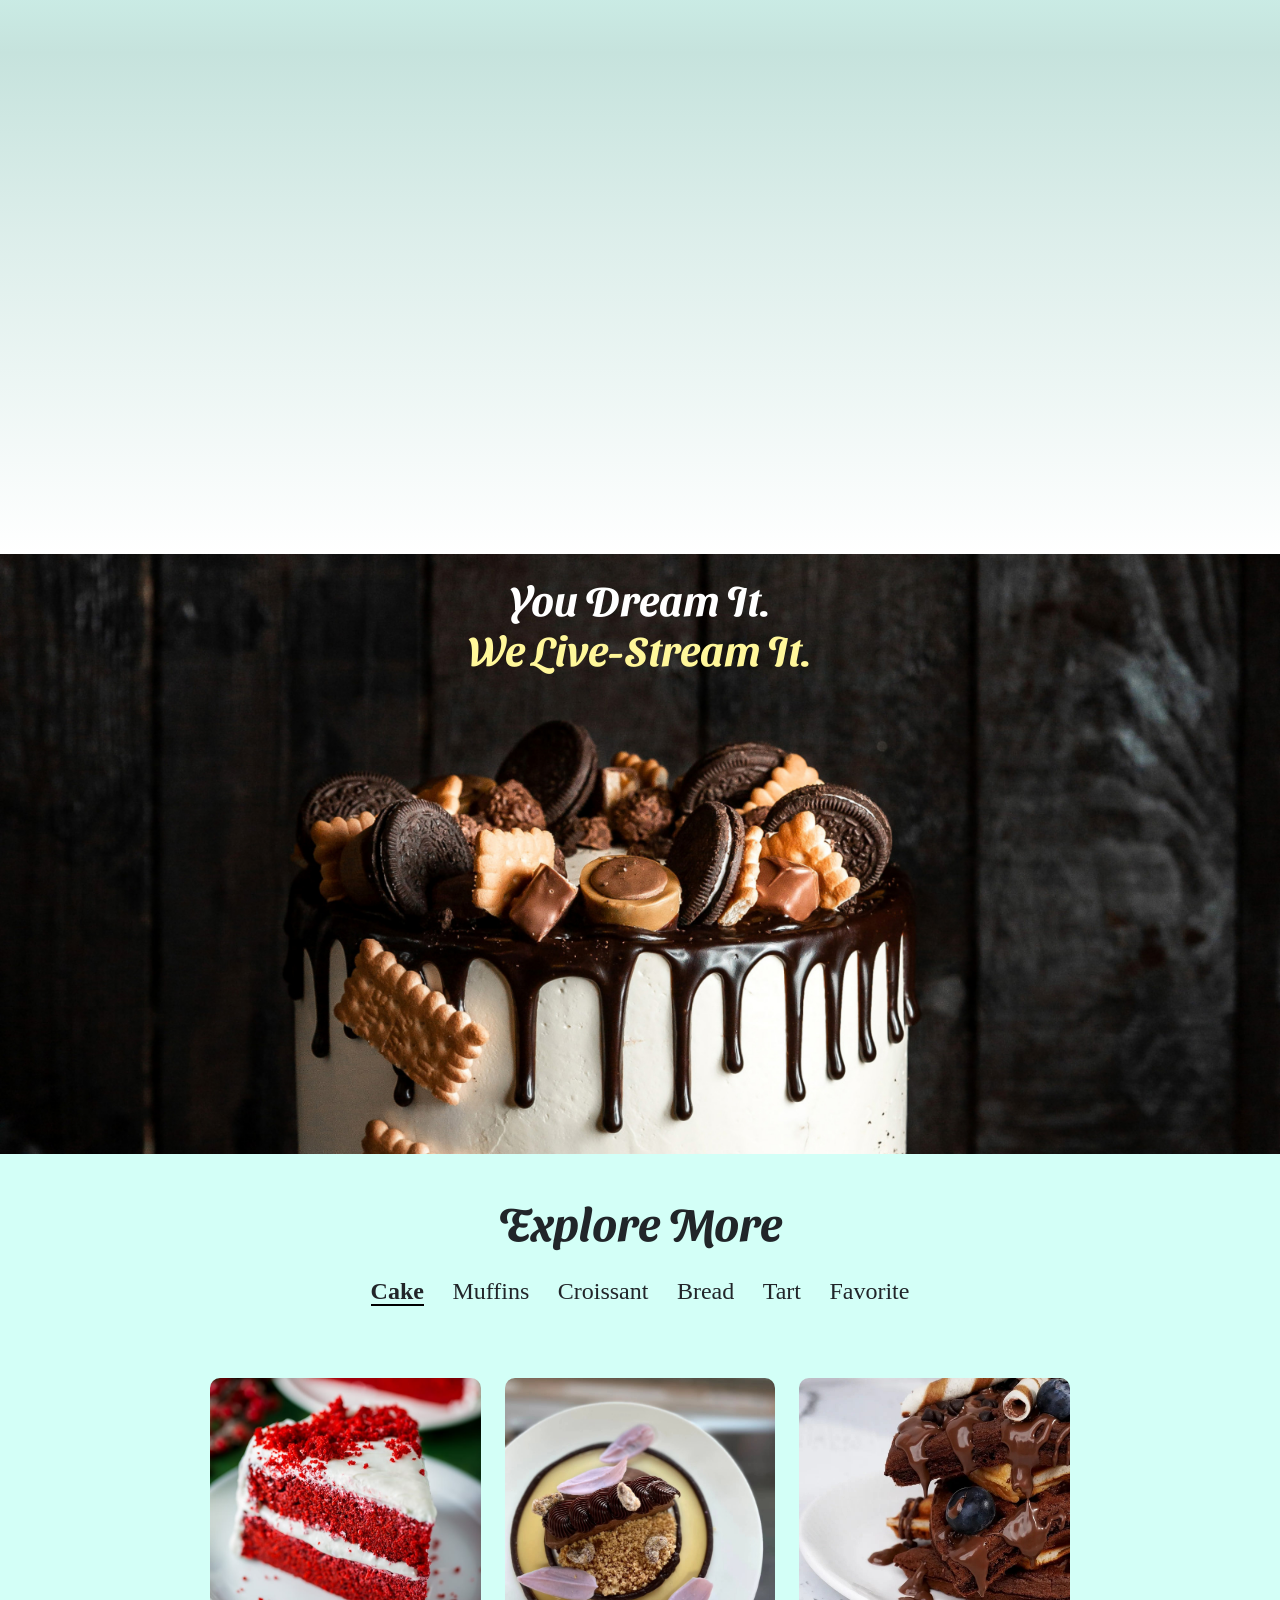
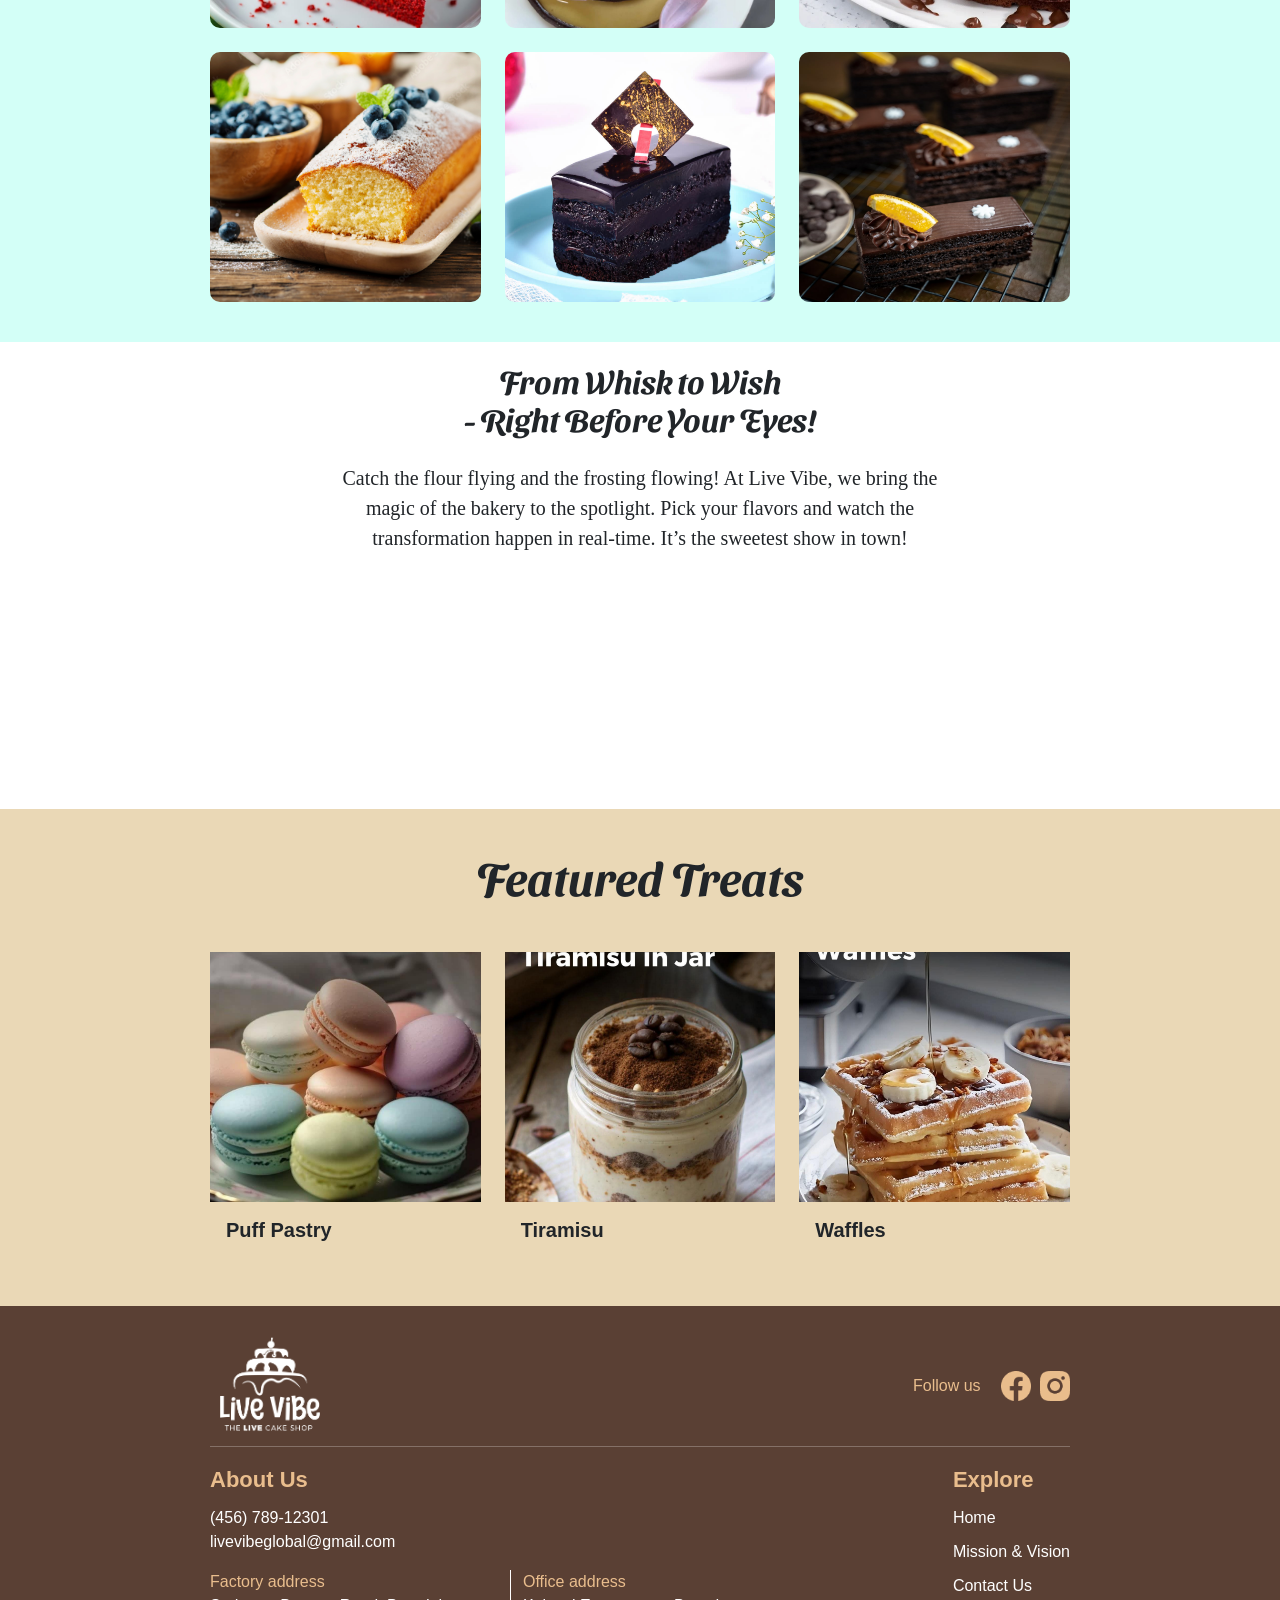
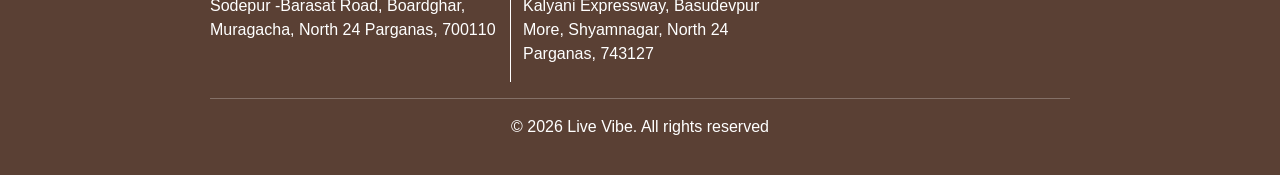
==== commit 8af48aff: "font" ====
--- a/index.html
+++ b/index.html
@@ -41,12 +41,12 @@
 
     <div class="hero-content">
 
-      <h1>
+      <h1 class="font-sansita-regular">
         Freshness <br>
         You Can Witness.
       </h1>
 
-      <p>
+      <p class="font-inter-regular">
         Why wait behind a counter? Step into the front row of flavor.
         Watch our master chefs whisk, fold, and frost your custom creation
         right before your eyes. It’s not just a dessert; it’s a performance
@@ -99,8 +99,8 @@
   </section> -->
   <section class="about-section">
     <div class="container text-center">
-      <h2 class="about-title">About us</h2>
-      <div class="about-text">
+      <h2 class="about-title font-sansita-semibold">About us</h2>
+      <div class="about-text font-inter-regular">
         <p> Live Vibe is built on a simple but powerful belief: food should always be fresh. We proudly stand against
           stale cakes and snacks, and our motto is <strong>“Fresh Cake, Pastry & Snacks.”</strong> Every product we
           serve is prepared with care, using natural fresh fruit extracts and high-quality ingredients to deliver
@@ -125,7 +125,7 @@
 
     <div class="overlay">
 
-      <h2>You Dream It.<br><span style="color: #fff79a;">We Live-Stream It.</span></h2>
+      <h2 class="font-sansita-semibold">You Dream It.<br><span style="color: #fff79a;">We Live-Stream It.</span></h2>
 
     </div>
 
@@ -139,7 +139,7 @@
 
     <div class="container">
 
-      <h2 class="text-center mb-4"><b>Explore More</b></h2>
+      <h2 class="text-center font-sansita-semibold mb-4" style="font-size: 46px;"><b>Explore More</b></h2>
 
       <div class="product-tabs text-center mb-4">
 
@@ -274,9 +274,9 @@
 
     <div class="container text-center">
 
-      <h2 class="mb-4"><b>From Whisk to Wish<br>- Right Before Your Eyes!</b></h2>
-
-      <p class="mx-auto" style="width: 70%;">
+      <h2 class="mb-4 font-sansita-semibold"><b>From Whisk to Wish<br>- Right Before Your Eyes!</b></h2>
+
+      <p class="mx-auto font-inter-regular" style="width: 70%; font-size: 20px;">
 
         Catch the flour flying and the frosting flowing! At Live Vibe, we bring the magic of the bakery to the spotlight. Pick your flavors and watch the transformation happen in real-time. It’s the sweetest show in town!
 
@@ -294,7 +294,7 @@
 
     <div class="container">
 
-      <h2 class="text-center mb-5"><b>Featured Treats</b></h2>
+      <h2 class="text-center mb-5 font-sansita-semibold" style="font-size: 46px;"><b>Featured Treats</b></h2>
 
       <div class="row g-4">
 
@@ -385,9 +385,9 @@
 
       <hr class="mt-0">
 
-      <div class="d-flex justify-content-between align-items-top">
-
-        <div class="" style="width: 70%;">
+      <div class="d-flex justify-content-between align-items-top about-us-section">
+
+        <div class="section-1" style="width: 70%;">
 
           <div class="text-theme-primary footer-header-text">About Us</div>
 
--- a/css/style.css
+++ b/css/style.css
@@ -1,6 +1,29 @@
 body {
   font-family: Arial;
   /* margin-top: 70px; */
+}
+
+@font-face {
+  font-family: 'SansitaSwashed_Regular';
+  src: url('../fonts/SansitaSwashed-Regular.ttf') format('truetype');
+}
+
+@font-face {
+  font-family: 'SansitaSwashed_SemiBold';
+  src: url('../fonts/SansitaSwashed-SemiBold.ttf') format('truetype');
+}
+
+.font-sansita-regular {
+  font-family: 'SansitaSwashed_Regular', sans-serif !important;
+}
+
+.font-sansita-semibold {
+  font-family: 'SansitaSwashed_SemiBold', sans-serif !important;
+}
+
+.font-inter-regular {
+  font-family: 'inter' !important;
+  font-weight: 400;
 }
 
 .main-wrapper {
@@ -100,6 +123,9 @@
 .nav-links li {
   cursor: pointer;
   position: relative;
+  font-family: 'Poppins';
+  font-size: 22px;
+  font-weight: 600;
 }
 
 .nav-links li.active::after {
@@ -135,7 +161,7 @@
 
 .hero-content p {
 
-  font-size: 17px;
+  font-size: 20px;
   color: #333;
   margin-bottom: 30px;
 
@@ -177,7 +203,7 @@
 /* TITLE */
 .about-title {
   font-family: 'Playfair Display';
-  font-size: 52px;
+  font-size: 46px;
   margin-bottom: 30px;
   font-weight: bold;
 }
@@ -187,7 +213,7 @@
   max-width: 900px;
   margin: auto;
   color: #333;
-  font-size: 16px;
+  font-size: 18px;
   line-height: 1.3;
 }
 
@@ -344,7 +370,7 @@
 
 .featured {
   background: #ead8b6;
-  padding: 70px 0;
+  padding: 40px 0;
 }
 
 .featured .card {
@@ -391,7 +417,9 @@
 .footer li {
   margin-bottom: 10px;
 }
-
+.gallery {
+  margin-top: 45px;
+}
 .contact-section {
 
   background: #d3fff7;
@@ -402,7 +430,9 @@
 .filter {
   margin: 0 20px;
   cursor: pointer;
-  font-size: 20px;
+  font-size: 24px;
+  font-family: 'Poppins';
+  font-weight: 600;
 }
 
 .filter.active {
@@ -473,7 +503,7 @@
   }
 
   .hero {
-    padding: 30px;
+    padding: 0 30px;
   }
 
   .hero-content h1 {
@@ -490,4 +520,14 @@
     height: 550px;
   }
 
+}
+
+@media(max-width:600px) {
+  .about-us-section {
+    display: block !important;
+  }
+
+  .about-us-section .section-1 {
+    width: 100% !important;
+  }
 }
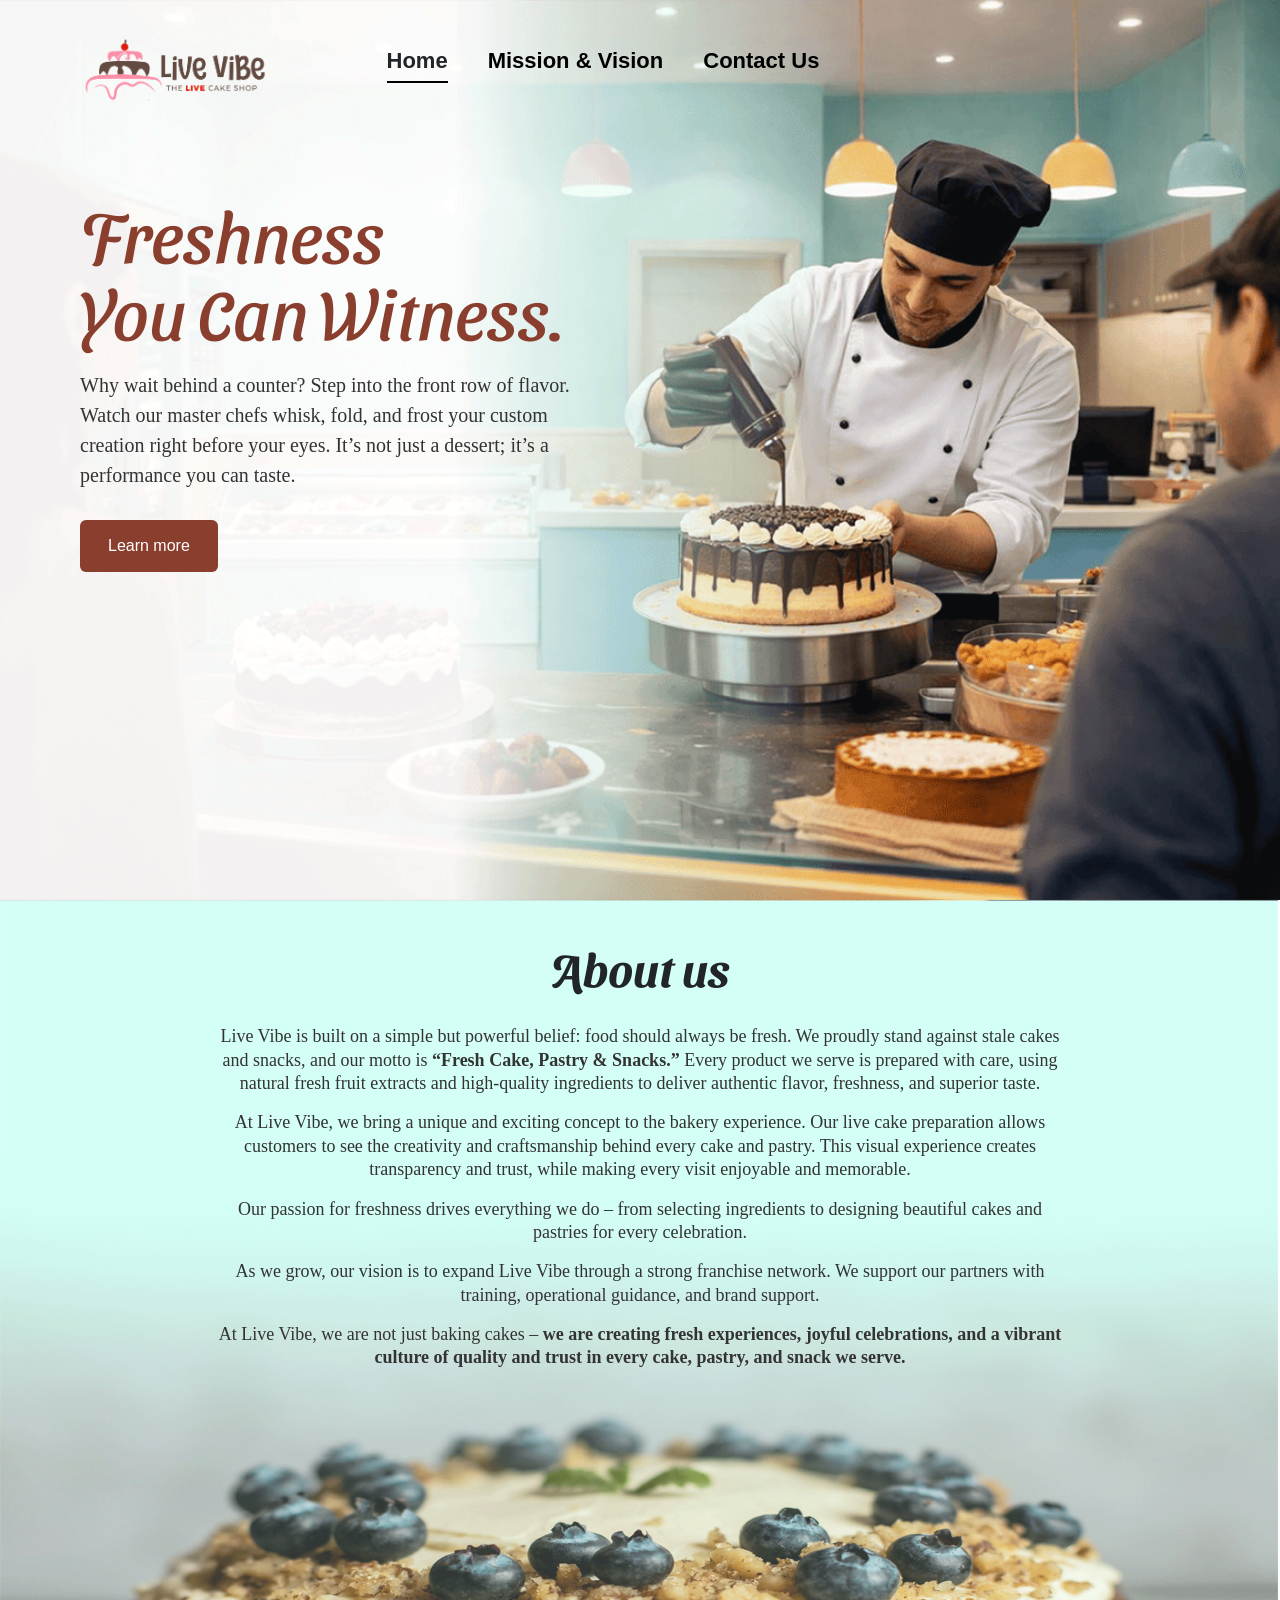
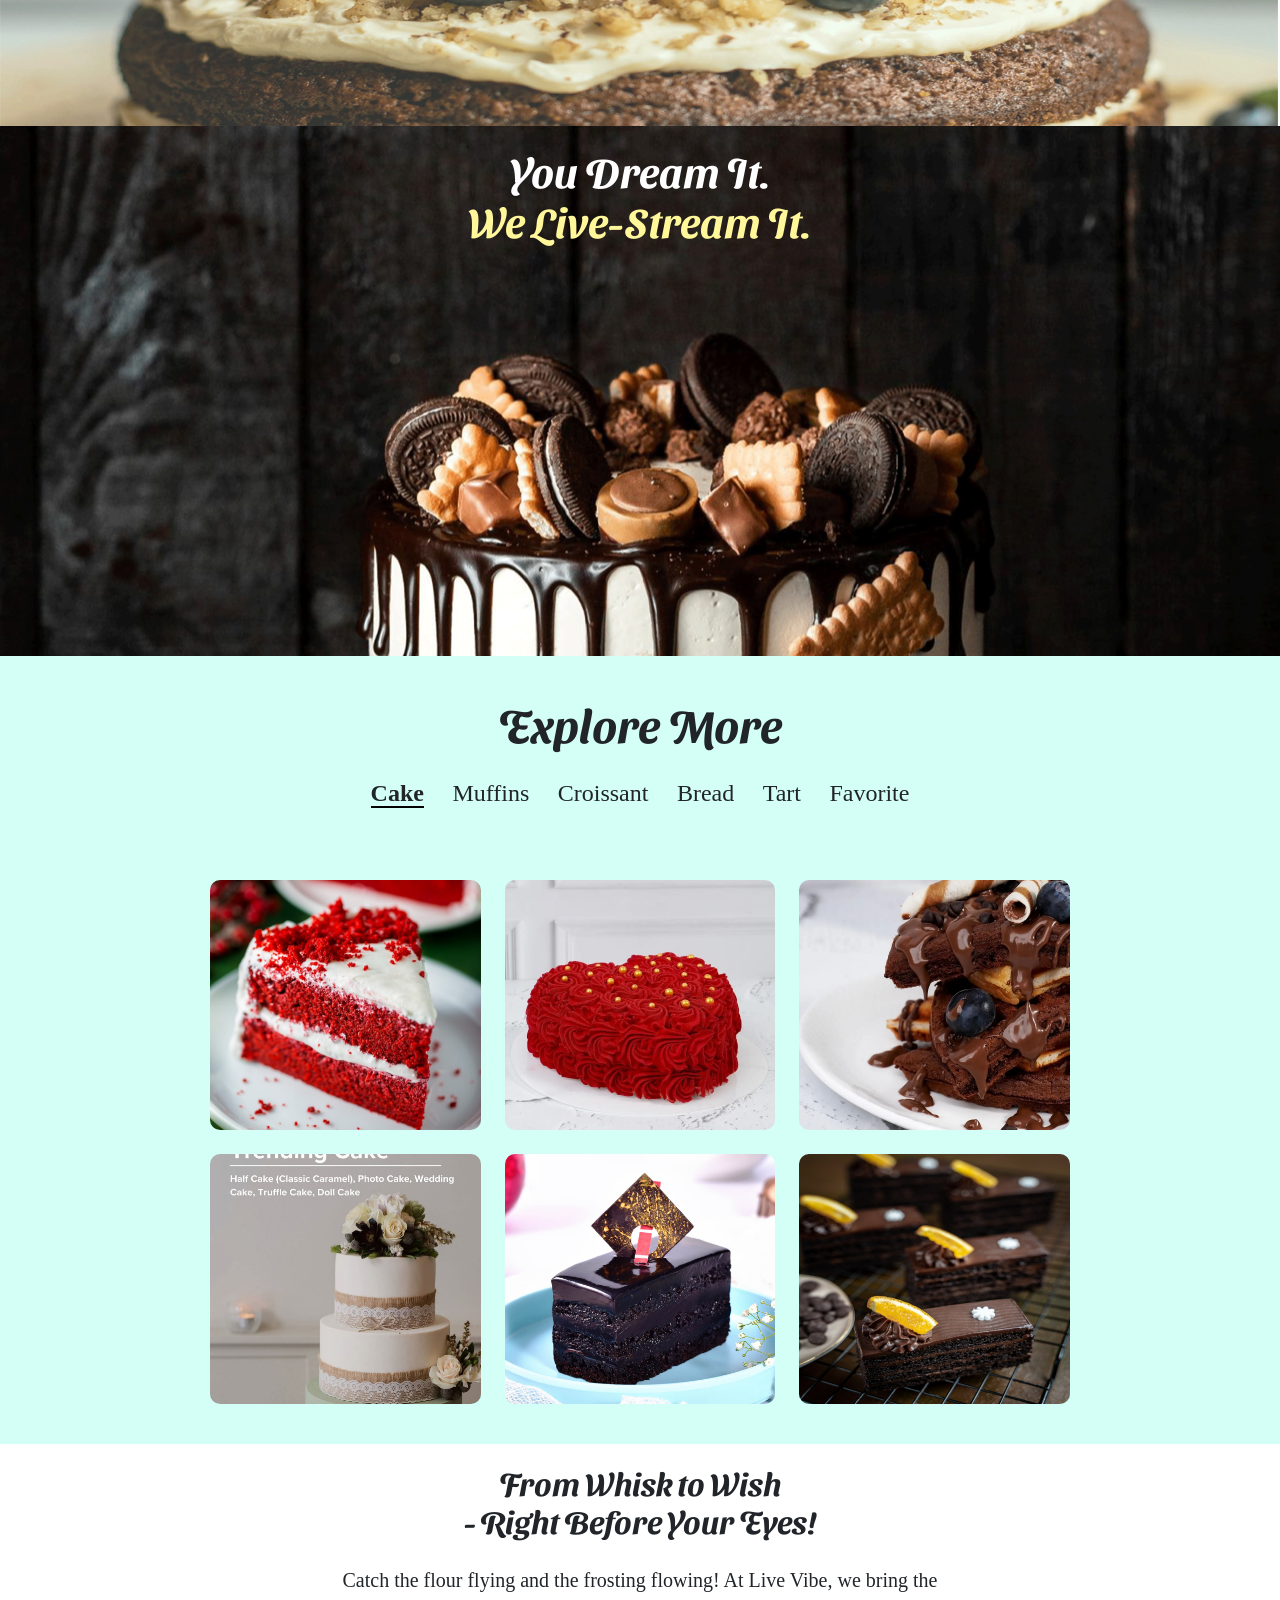
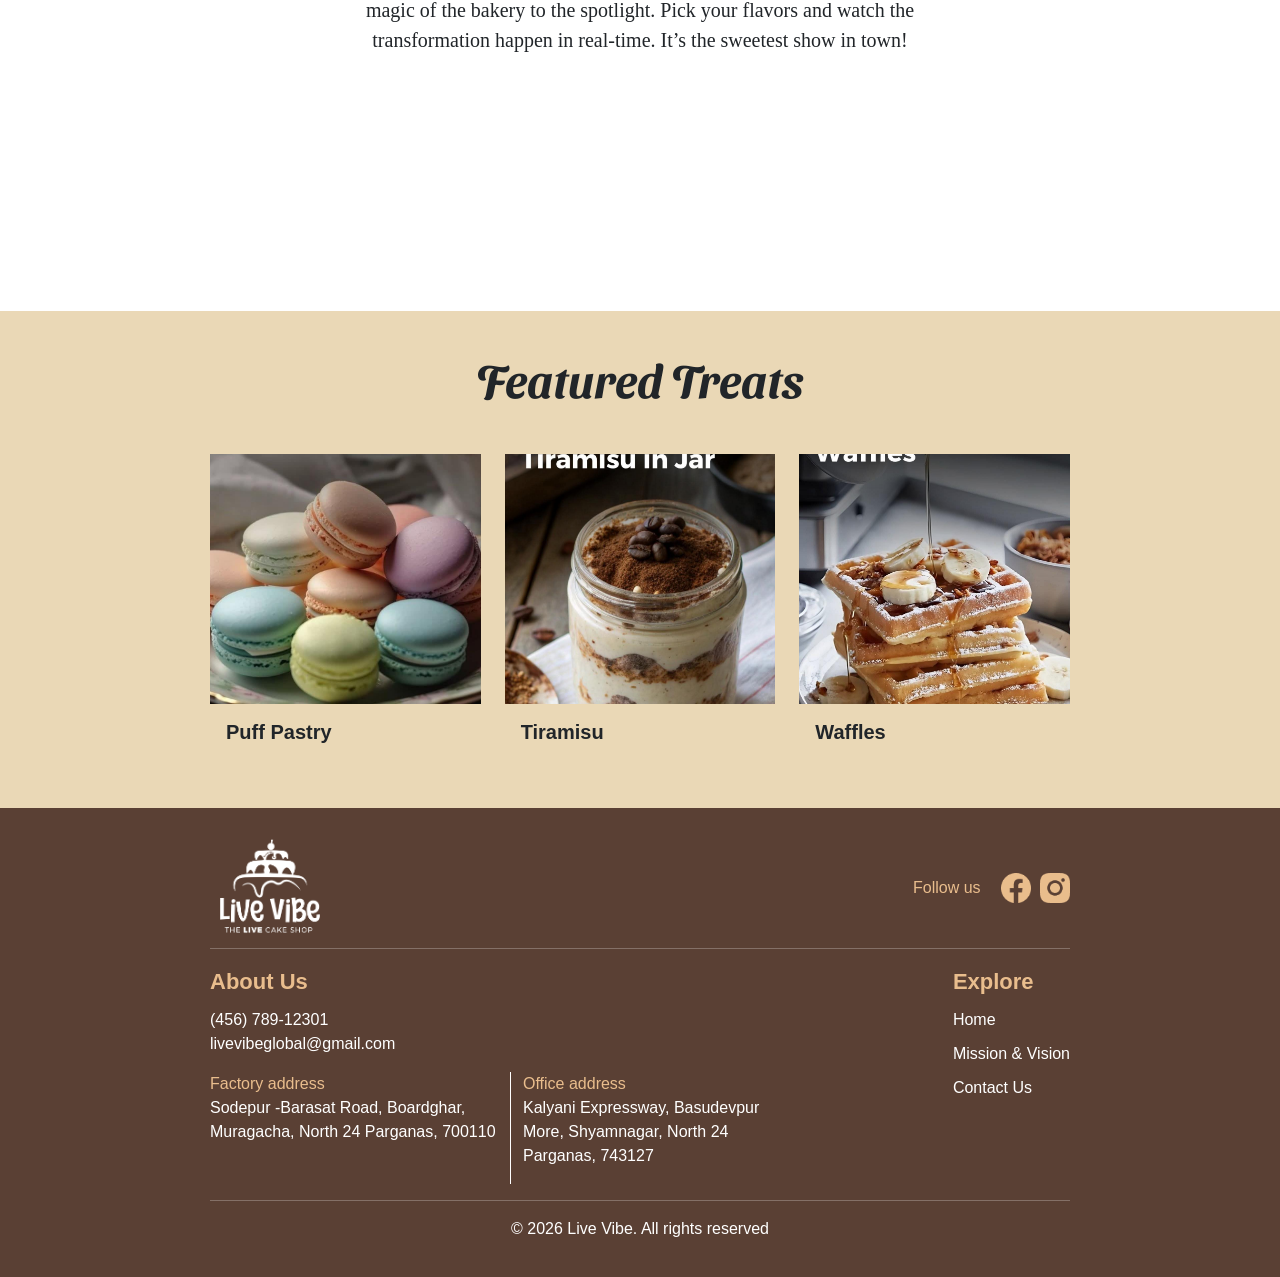
==== commit b326b199: "replace img" ====
--- a/index.html
+++ b/index.html
@@ -160,18 +160,18 @@
         </div>
 
         <div class="col-md-4 col-6 gallery-item cake">
+          <img src="./images/explore-more/favorite5.jpeg" class="img-fluid product-img">
+        </div>
+
+        <div class="col-md-4 col-6 gallery-item cake">
+          <img src="./images/explore-more/cake3.jpeg" class="img-fluid product-img">
+        </div>
+
+        <div class="col-md-4 col-6 gallery-item cake">
           <img src="./images/explore-more/cake2.jpeg" class="img-fluid product-img">
         </div>
 
         <div class="col-md-4 col-6 gallery-item cake">
-          <img src="./images/explore-more/cake3.jpeg" class="img-fluid product-img">
-        </div>
-
-        <div class="col-md-4 col-6 gallery-item cake">
-          <img src="./images/explore-more/cake4.png" class="img-fluid product-img">
-        </div>
-
-        <div class="col-md-4 col-6 gallery-item cake">
           <img src="./images/explore-more/cake5.jpeg" class="img-fluid product-img">
         </div>
 
@@ -180,16 +180,20 @@
         </div>
 
 
+        <!-- <div class="col-md-4 col-6 gallery-item muffin">
+          <img src="./images/explore-more/muffin1.jpeg" class="img-fluid product-img">
+        </div> -->
+
         <div class="col-md-4 col-6 gallery-item muffin">
-          <img src="./images/explore-more/muffin1.jpeg" class="img-fluid product-img">
+          <img src="./images/explore-more/muffin2.webp" class="img-fluid product-img">
         </div>
 
         <div class="col-md-4 col-6 gallery-item muffin">
-          <img src="./images/explore-more/muffin2.jpeg" class="img-fluid product-img">
+          <img src="./images/explore-more/muffin3.jpg" class="img-fluid product-img">
         </div>
 
         <div class="col-md-4 col-6 gallery-item muffin">
-          <img src="./images/explore-more/muffin3.jpeg" class="img-fluid product-img">
+          <img src="./images/explore-more/muffin4.jpg" class="img-fluid product-img">
         </div>
 
         <div class="col-md-4 col-6 gallery-item croissant">
@@ -201,26 +205,26 @@
         </div>
 
         <div class="col-md-4 col-6 gallery-item bread">
-          <img src="./images/explore-more/bread1.jpeg" class="img-fluid product-img">
-        </div>
-
-        <div class="col-md-4 col-6 gallery-item bread">
+          <img src="./images/explore-more/bread1.webp" class="img-fluid product-img">
+        </div>
+
+        <!-- <div class="col-md-4 col-6 gallery-item bread">
           <img src="./images/explore-more/bread2.jpeg" class="img-fluid product-img">
         </div>
 
         <div class="col-md-4 col-6 gallery-item bread">
           <img src="./images/explore-more/bread3.jpeg" class="img-fluid product-img">
-        </div>
+        </div> -->
 
         <div class="col-md-4 col-6 gallery-item tart">
           <img src="./images/explore-more/tart1.jpeg" class="img-fluid product-img">
         </div>
 
         <div class="col-md-4 col-6 gallery-item tart">
-          <img src="./images/explore-more/tart2.jpeg" class="img-fluid product-img">
-        </div>
-
-        <div class="col-md-4 col-6 gallery-item tart">
+          <img src="./images/explore-more/tart2.jpg" class="img-fluid product-img">
+        </div>
+
+        <!-- <div class="col-md-4 col-6 gallery-item tart">
           <img src="./images/explore-more/tart3.jpeg" class="img-fluid product-img">
         </div>
 
@@ -234,7 +238,7 @@
 
         <div class="col-md-4 col-6 gallery-item tart">
           <img src="./images/explore-more/tart6.jpeg" class="img-fluid product-img">
-        </div>
+        </div> -->
 
         <div class="col-md-4 col-6 gallery-item favorite">
           <img src="./images/explore-more/favorite1.jpeg" class="img-fluid product-img">
--- a/css/style.css
+++ b/css/style.css
@@ -37,13 +37,7 @@
 
   height: 100vh;
 
-  background-image:
-    linear-gradient(to right,
-      rgba(255, 255, 255, 0.95) 30%,
-      rgba(255, 255, 255, 0.65) 50%,
-      rgba(255, 255, 255, 0.1) 70%,
-      rgba(255, 255, 255, 0) 100%),
-    url("../images/chef.png");
+  background-image: url("../images/chef.png");
 
   background-size: cover;
   background-position: center;
@@ -55,29 +49,17 @@
 }
 
 .mission {
-  background-image:
-    linear-gradient(to bottom,
-      rgba(255, 255, 255, 0.50) 30%,
-      rgba(255, 255, 255, 0) 50%,
-      rgba(255, 255, 255, 0) 70%,
-      rgba(255, 255, 255, 0) 100%),
-    url("../images/mission/banner.jpg");
-  background-position: top;
-  background-repeat: no-repeat;
-  background-size: 100% 180%;
+  background-image: url("../images/mission/banner.jpg");
+  background-position: center;
+  background-repeat: no-repeat;
+  background-size: cover;
 }
 
 .contact-us {
-  background-image:
-    linear-gradient(to bottom,
-      rgba(255, 255, 255, 0.50) 30%,
-      rgba(255, 255, 255, 0) 50%,
-      rgba(255, 255, 255, 0) 70%,
-      rgba(255, 255, 255, 0) 100%),
-    url("../images/contact-us/banner.png");
-  background-position: center;
-  background-repeat: no-repeat;
-  background-size: 100% 100%;
+  background-image: url("../images/contact-us/banner.jpg");
+  background-position: center;
+  background-repeat: no-repeat;
+  background-size: cover;
 }
 
 .text-theme-primary {
@@ -113,17 +95,17 @@
 
   list-style: none;
   display: flex;
-  gap: 50px;
+  gap: 40px;
   font-weight: bold;
   margin-right: auto;
-  margin-left: 150px;
+  margin-left: 80px;
   font-size: 18px;
 }
 
 .nav-links li {
   cursor: pointer;
   position: relative;
-  font-family: 'Poppins';
+  /* font-family: 'Poppins'; */
   font-size: 22px;
   font-weight: 600;
 }
@@ -185,19 +167,21 @@
 
 /* About section */
 .about-section {
-  background: linear-gradient(to bottom, #d3fff7 0%, #d3fff7 45%, rgba(188, 222, 215, 0.85) 60%, rgba(188, 222, 215, 0.5) 75%, rgba(188, 222, 215, 0) 100%), url("../images/about-cake.png");
-  background-size: cover;
-  background-position: center;
-  background-repeat: no-repeat;
-  padding-top: 40px;
-  padding-bottom: 60%;
+  /* background: linear-gradient(to bottom, #d3fff7 0%, #d3fff7 45%, rgba(188, 222, 215, 0.85) 60%, rgba(188, 222, 215, 0.5) 75%, rgba(188, 222, 215, 0) 100%), url("../images/about-cake.jpg"); */
+  background: url("../images/about-cake.jpg");
+  background-size: 100% 100%;
+    background-position: center;
+    background-repeat: no-repeat;
+    padding-top: 40px;
+    padding-bottom: 340px;
 }
 
 .mission-section {
-  background: linear-gradient(to bottom, #d3fff7 0%, #d3fff7 45%, rgba(188, 222, 215, 0.85) 60%, rgba(188, 222, 215, 0.5) 75%, rgba(188, 222, 215, 0) 100%), url("../images/mission/mission.png");
-  background-size: cover;
-  background-position: top;
-  background-repeat: no-repeat;
+  /* background: linear-gradient(to bottom, #d3fff7 0%, #d3fff7 45%, rgba(188, 222, 215, 0.85) 60%, rgba(188, 222, 215, 0.5) 75%, rgba(188, 222, 215, 0) 100%), url("../images/mission/mission.png"); */
+  background:  url("../images/mission/mission.jpg");
+  background-size: 100% 100%;
+    background-position: center;
+    background-repeat: no-repeat;
 }
 
 /* TITLE */
@@ -225,8 +209,8 @@
 .vission-below-section {
   background: url('../images/mission/vision.jpg');
   background-repeat: no-repeat;
-  padding-bottom: 600px;
-  background-size: 100% 200%;
+  padding-bottom: 380px;
+  background-size: 100% 100%;
   background-position: center;
 }
 
@@ -236,14 +220,23 @@
 
 .mission-below-section .left {
   padding: 60px;
-}
-
-.mission-below-section .right {
+  font-size: 18px;
   background: url('../images/mission/mission-right.jpg');
   background-repeat: no-repeat;
   background-size: 100% 100%;
   background-position: center;
 }
+
+.mission-below-section .left-content {
+  width: 50%;
+}
+
+/* .mission-below-section .right {
+  background: url('../images/mission/mission-right.jpg');
+  background-repeat: no-repeat;
+  background-size: 100% 100%;
+  background-position: center;
+} */
 
 .container {
   max-width: 900px;
@@ -297,7 +290,7 @@
 
 .dream {
   background: url("../images/dream.jpg");
-  height: 1000px;
+  height: 530px;
   display: flex;
   /* align-items: center; */
   justify-content: center;
@@ -306,7 +299,6 @@
   background-size: cover;
   background-repeat: no-repeat;
   background-position: center;
-  margin-bottom: -400px;
 }
 
 .social-icon {
@@ -364,8 +356,8 @@
   background: url("../images/cupcake.jpg");
   background-repeat: no-repeat;
   padding: 20px 0 15rem 0;
-  background-size: 100% 112%;
-  background-position: top;
+  background-size: 100% 100%;
+  background-position: center;
 }
 
 .featured {
@@ -481,11 +473,14 @@
   color: white;
 }
 
-@media(max-width:840px) {
+@media(max-width:915px) {
   .nav-links {
     gap: 15px;
     margin-right: 0;
   }
+  .nav-links li {
+    font-size: 16px;
+  }
 }
 
 @media(max-width:768px) {
@@ -500,6 +495,10 @@
 
   .about-section {
     padding-bottom: 300px;
+  }
+
+  .vission-section {
+    padding-bottom: 40px;
   }
 
   .hero {
@@ -520,6 +519,15 @@
     height: 550px;
   }
 
+  .mission-below-section .left {
+    background: none;
+    padding: 40px;
+  }
+  .mission-below-section .left-content {
+    width: 100%;
+  }
+  
+
 }
 
 @media(max-width:600px) {
@@ -530,4 +538,14 @@
   .about-us-section .section-1 {
     width: 100% !important;
   }
+
+  .hero {
+    background-image: url("../images/mob-chef.jpg");
+  }
+  .mission {
+    background-image: url("../images/mission/mob-banner.jpg");
+  }
+  .contact-us {
+    background-image: url("../images/contact-us/mob-banner.jpg");
+  }
 }
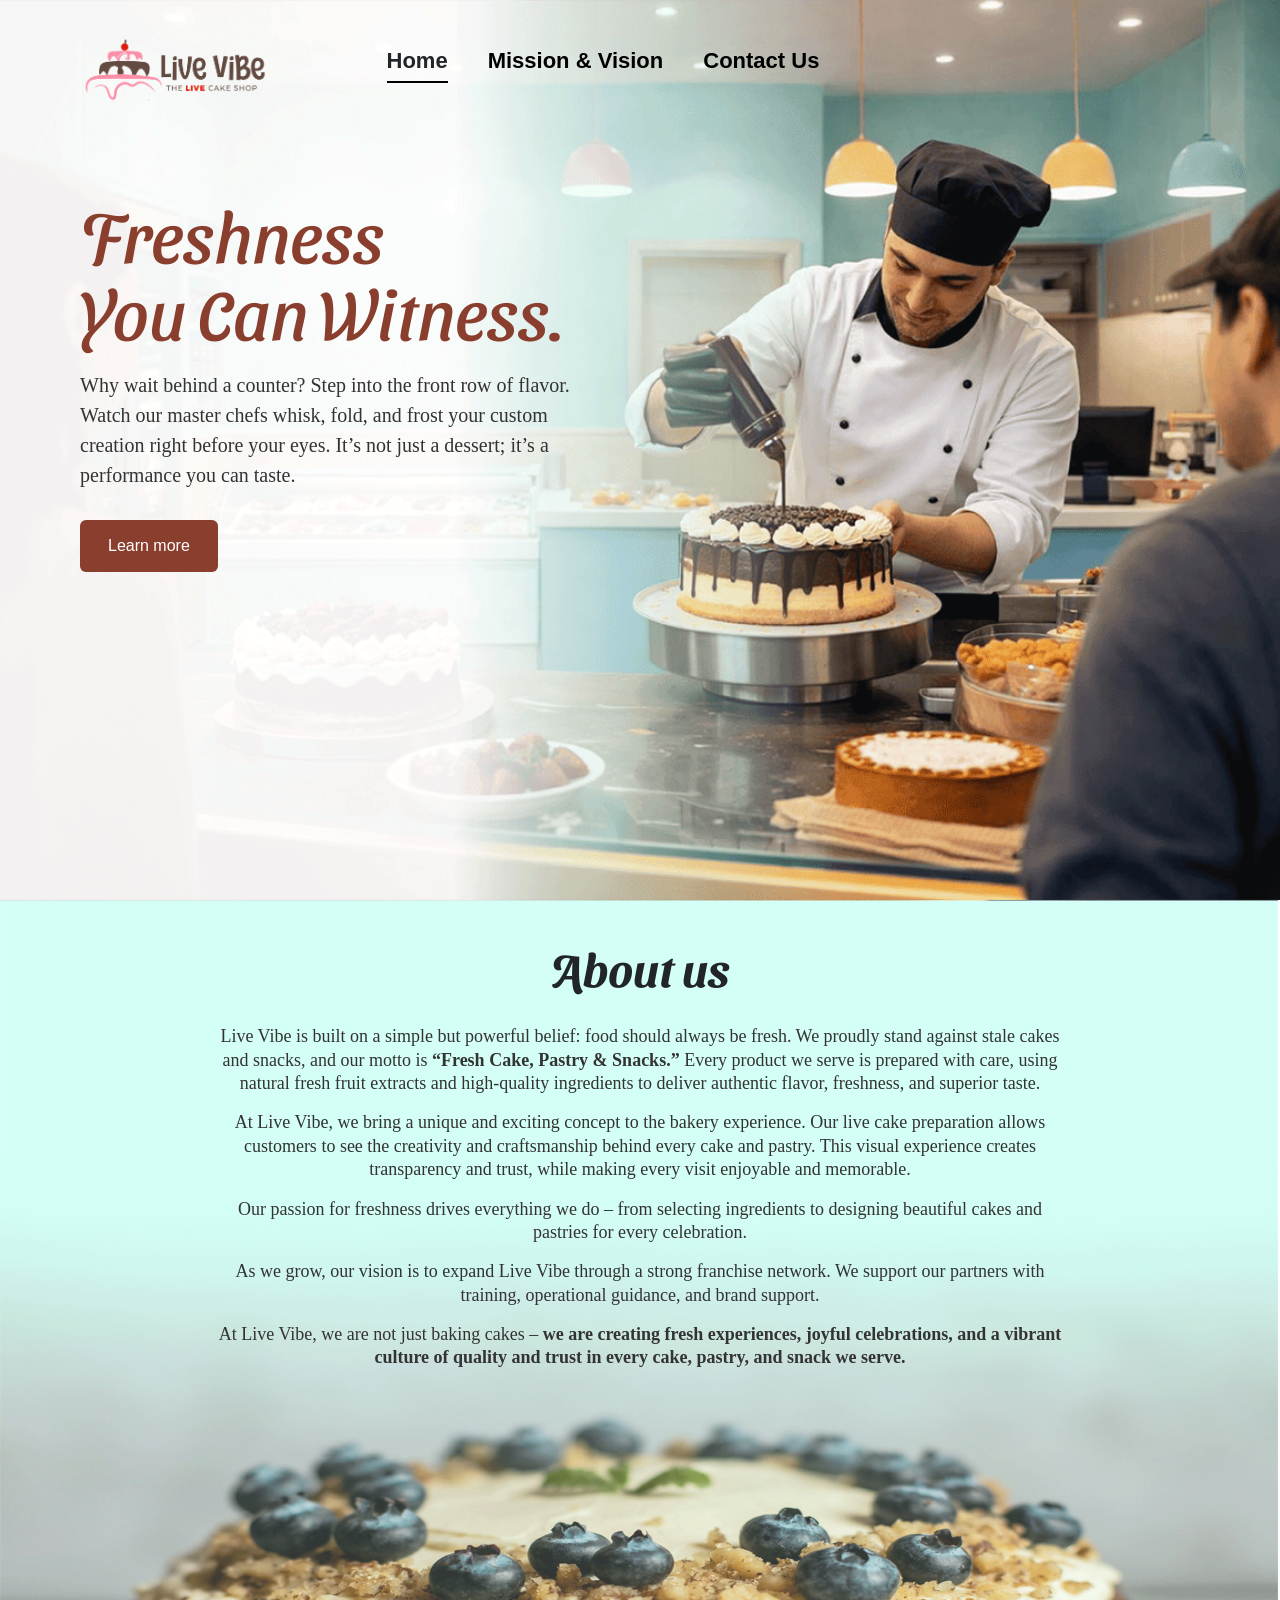
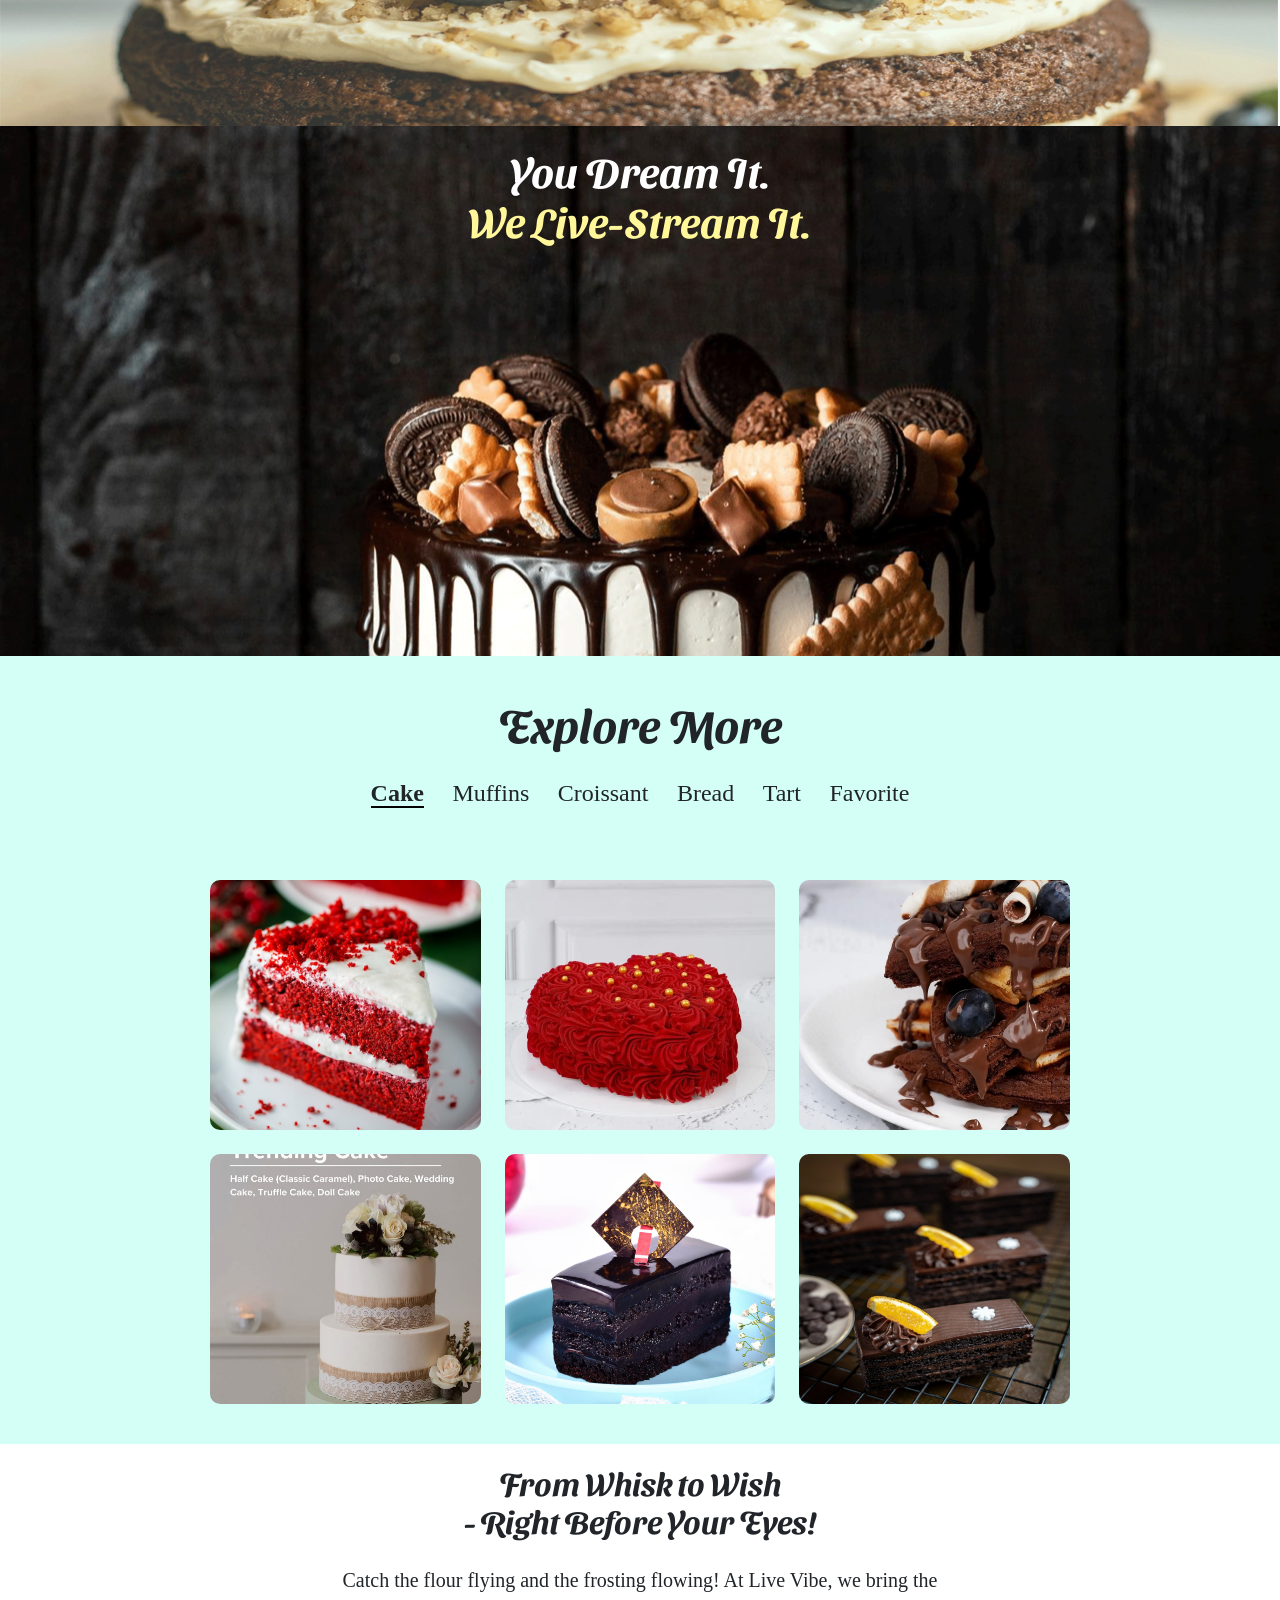
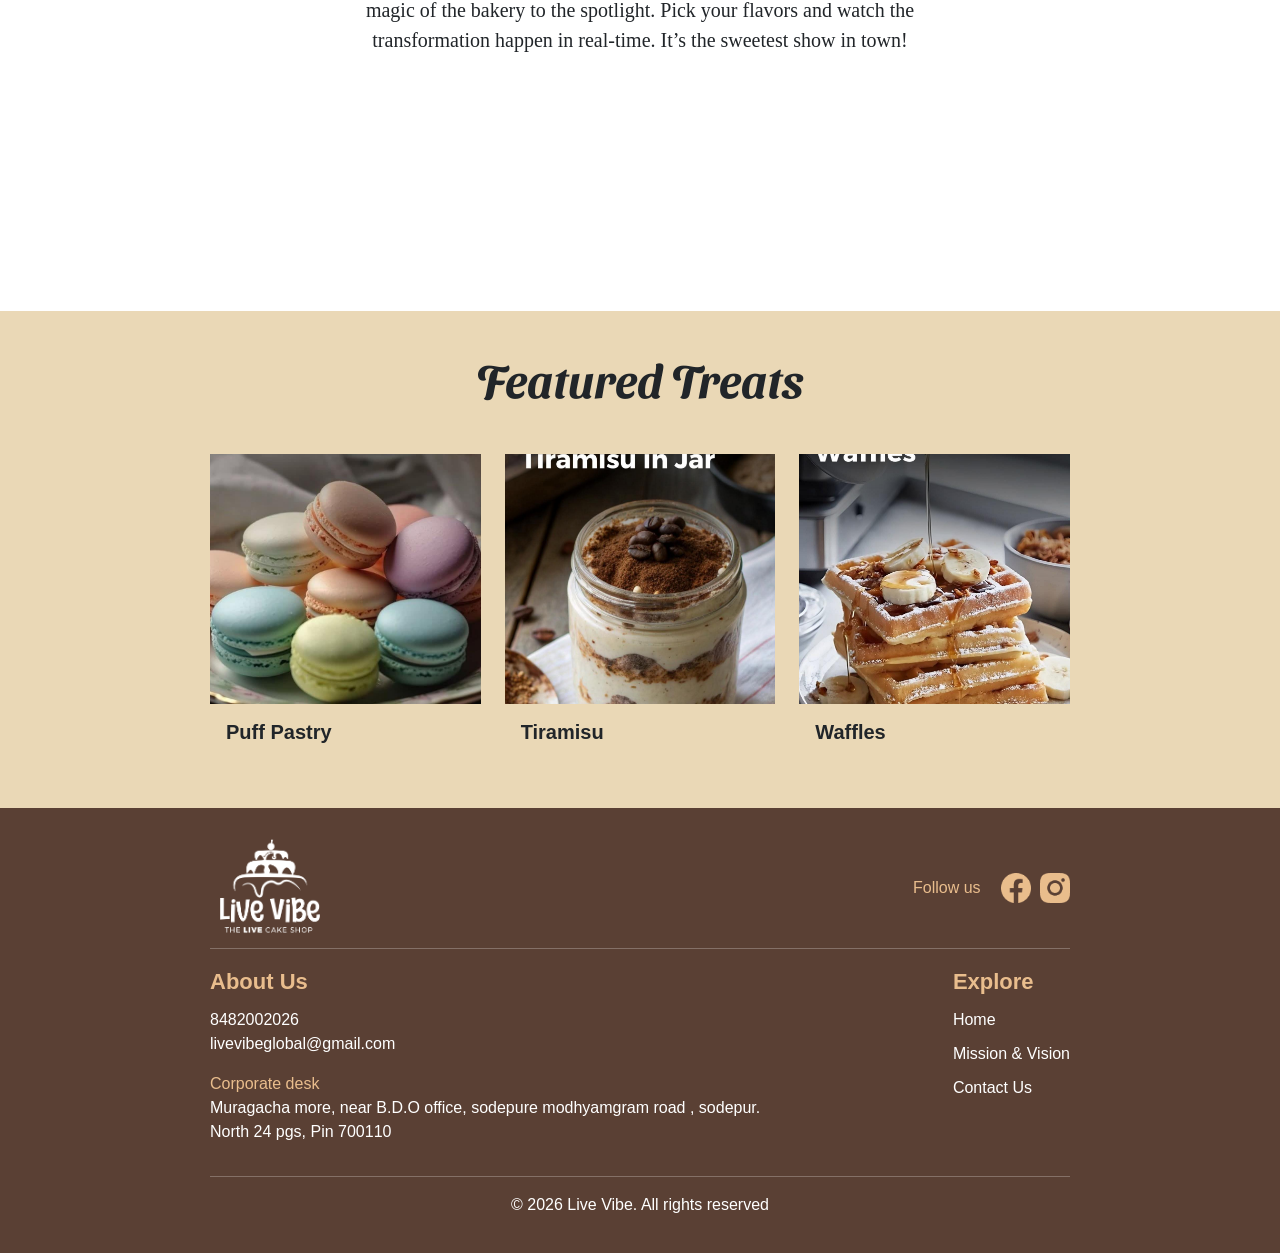
==== commit 43cd3e4a: "address phone changed" ====
--- a/index.html
+++ b/index.html
@@ -395,18 +395,14 @@
 
           <div class="text-theme-primary footer-header-text">About Us</div>
 
-          <p class="m-0">(456) 789-12301</p>
+          <p class="m-0">8482002026</p>
 
           <p>livevibeglobal@gmail.com</p>
 
           <div class="row m-0">
-            <div class="col-6 ps-0" style="border-right: 1px solid #fff;">
-              <div class="text-theme-primary">Factory address</div>
-              <p>Sodepur -Barasat Road, Boardghar, Muragacha, North 24 Parganas, 700110</p>
-            </div>
-            <div class="col-6">
-              <div class="text-theme-primary">Office address</div>
-              <p>Kalyani Expressway, Basudevpur More, Shyamnagar, North 24 Parganas, 743127</p>
+            <div class="col-12 ps-0">
+              <div class="text-theme-primary">Corporate desk</div>
+              <p>Muragacha more, near B.D.O office, sodepure modhyamgram road , sodepur. North 24 pgs,  Pin 700110</p>
             </div>
           </div>
 
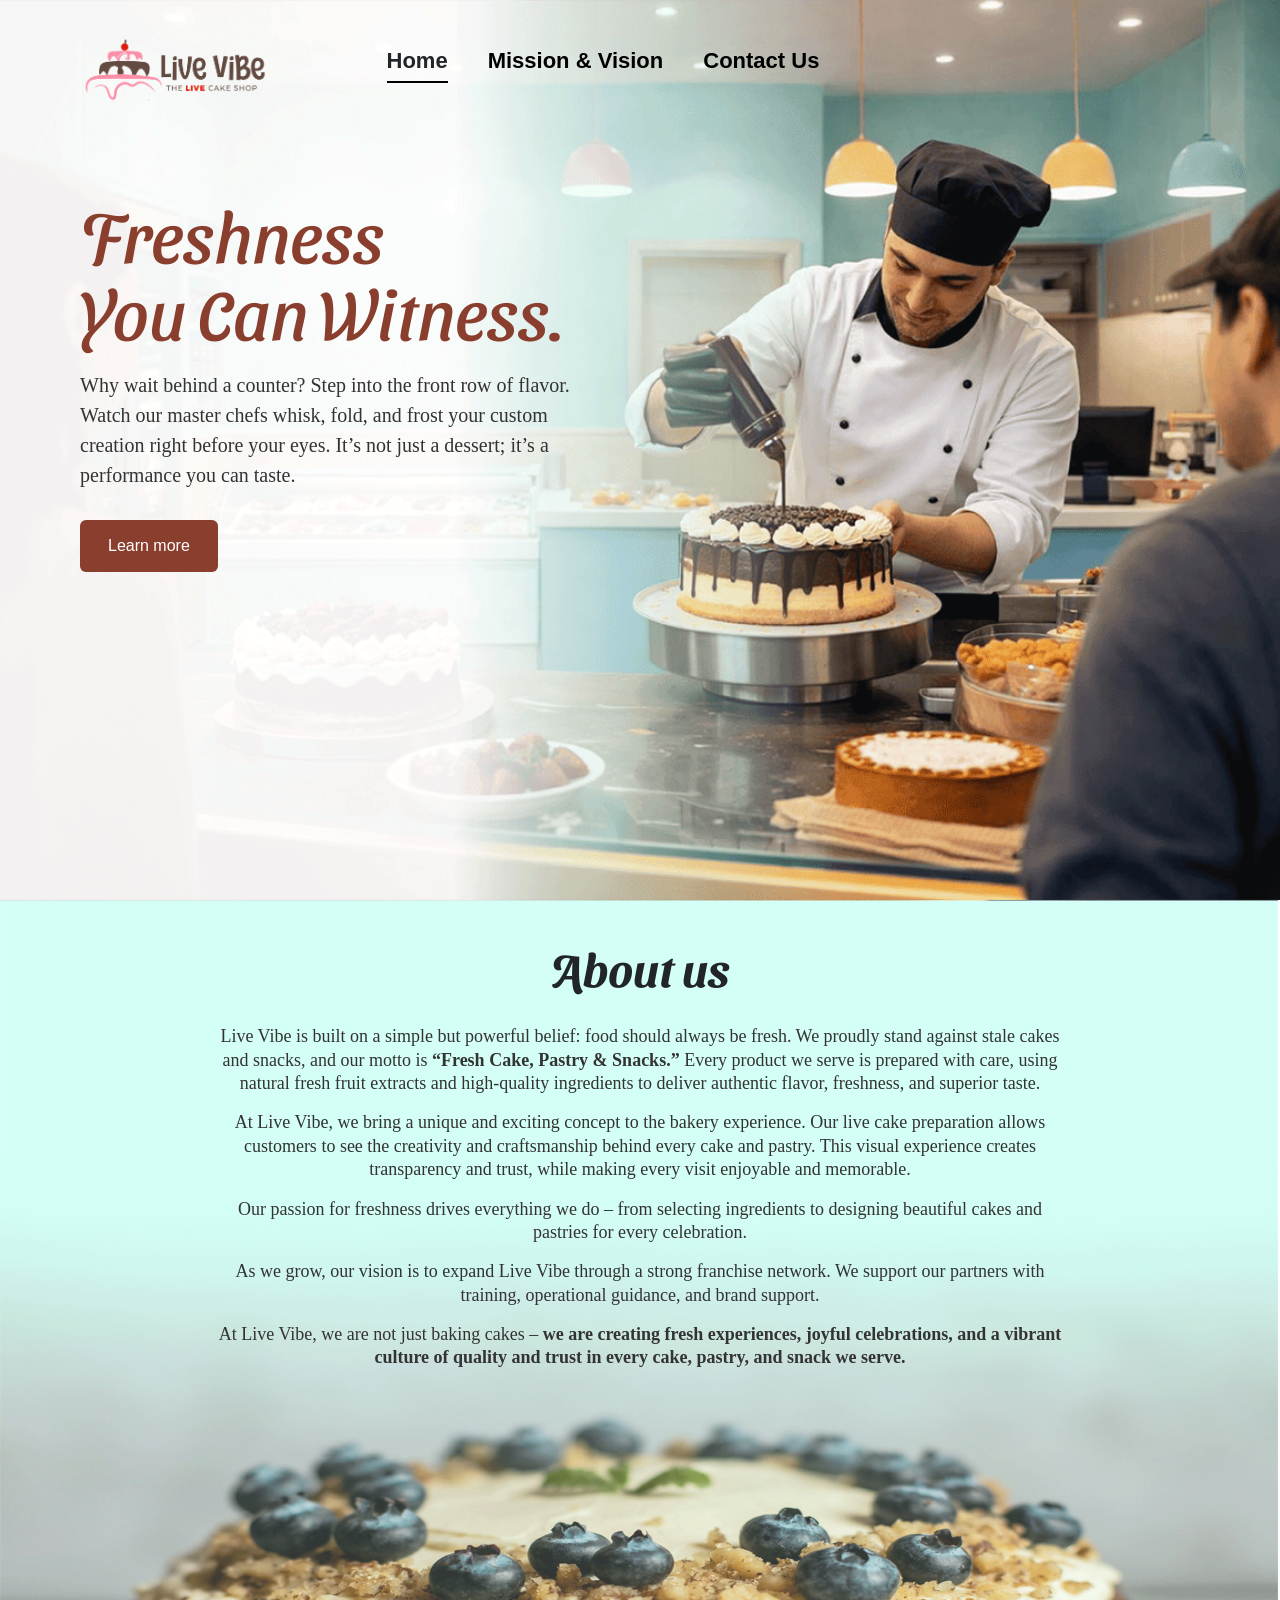
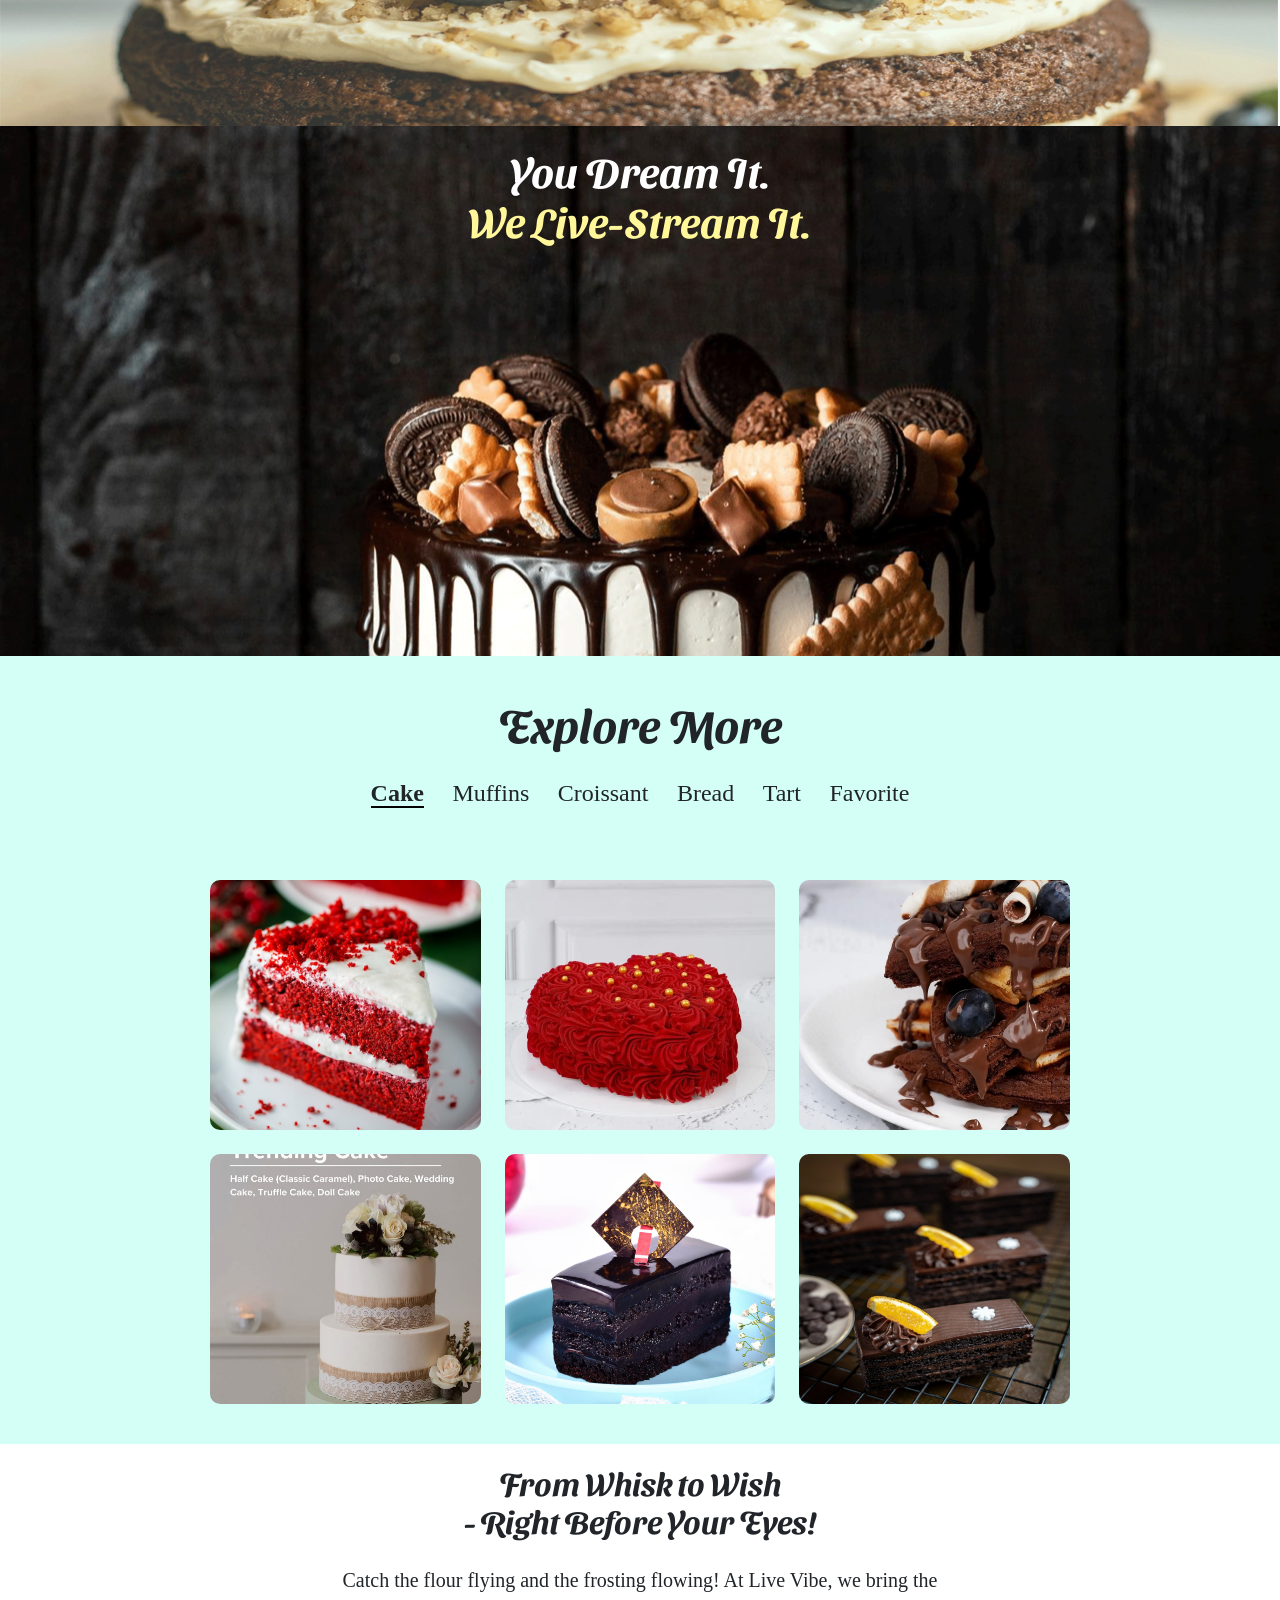
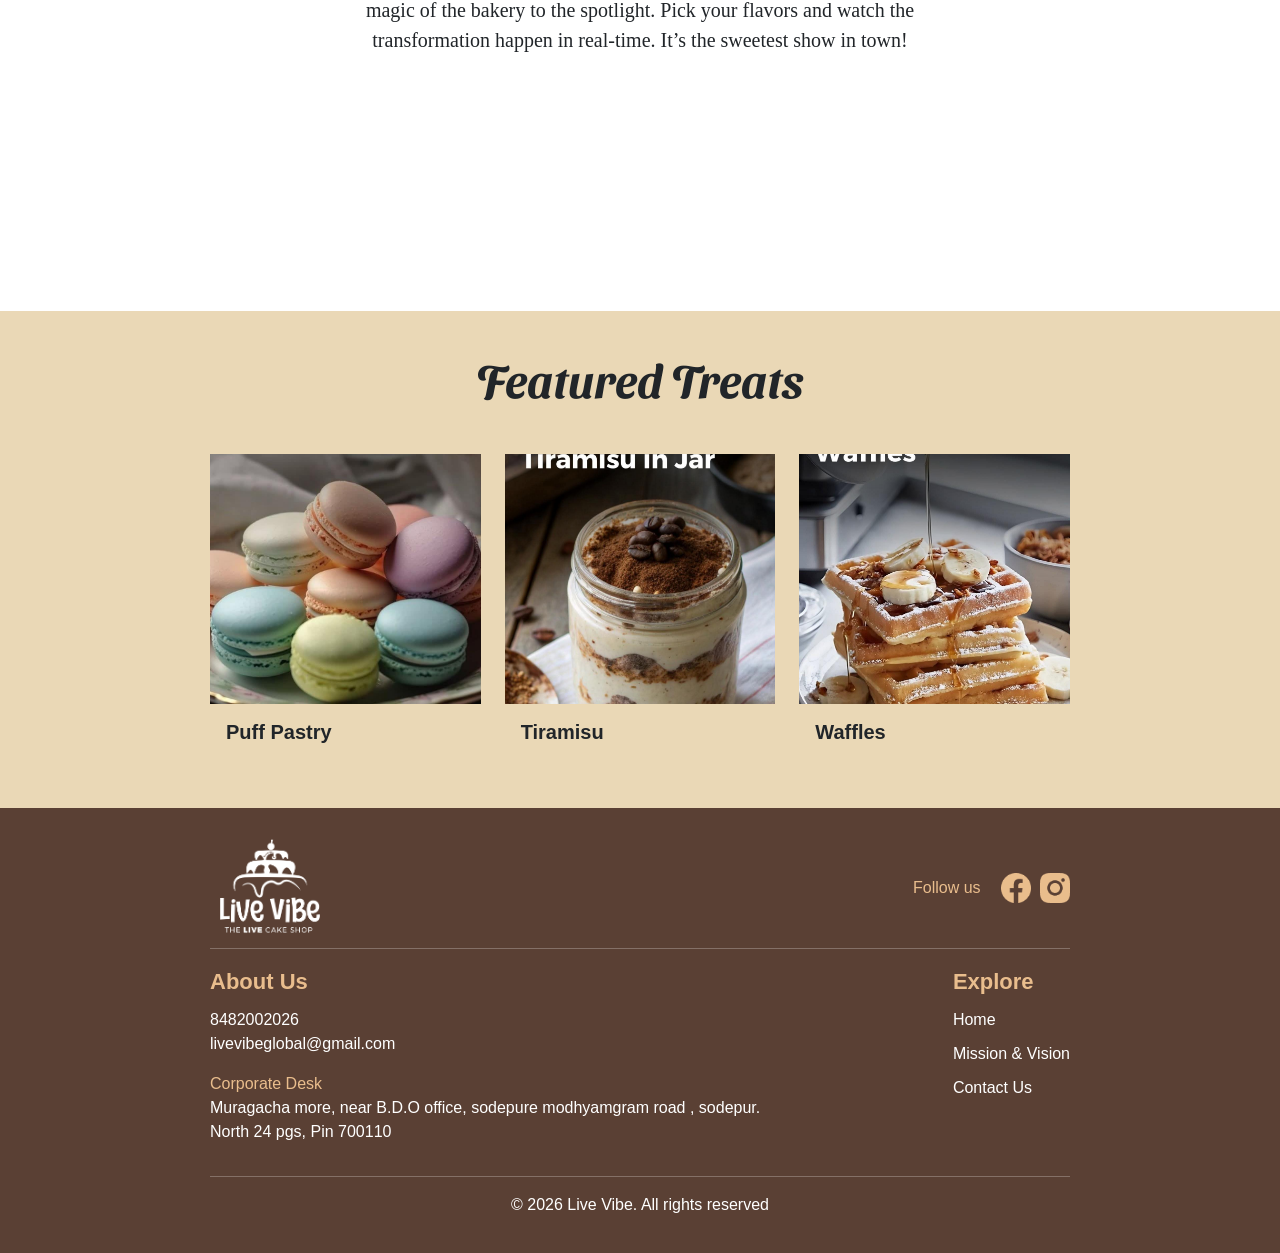
==== commit 2385eb8f: "address phone changed" ====
--- a/index.html
+++ b/index.html
@@ -401,7 +401,7 @@
 
           <div class="row m-0">
             <div class="col-12 ps-0">
-              <div class="text-theme-primary">Corporate desk</div>
+              <div class="text-theme-primary">Corporate Desk</div>
               <p>Muragacha more, near B.D.O office, sodepure modhyamgram road , sodepur. North 24 pgs,  Pin 700110</p>
             </div>
           </div>
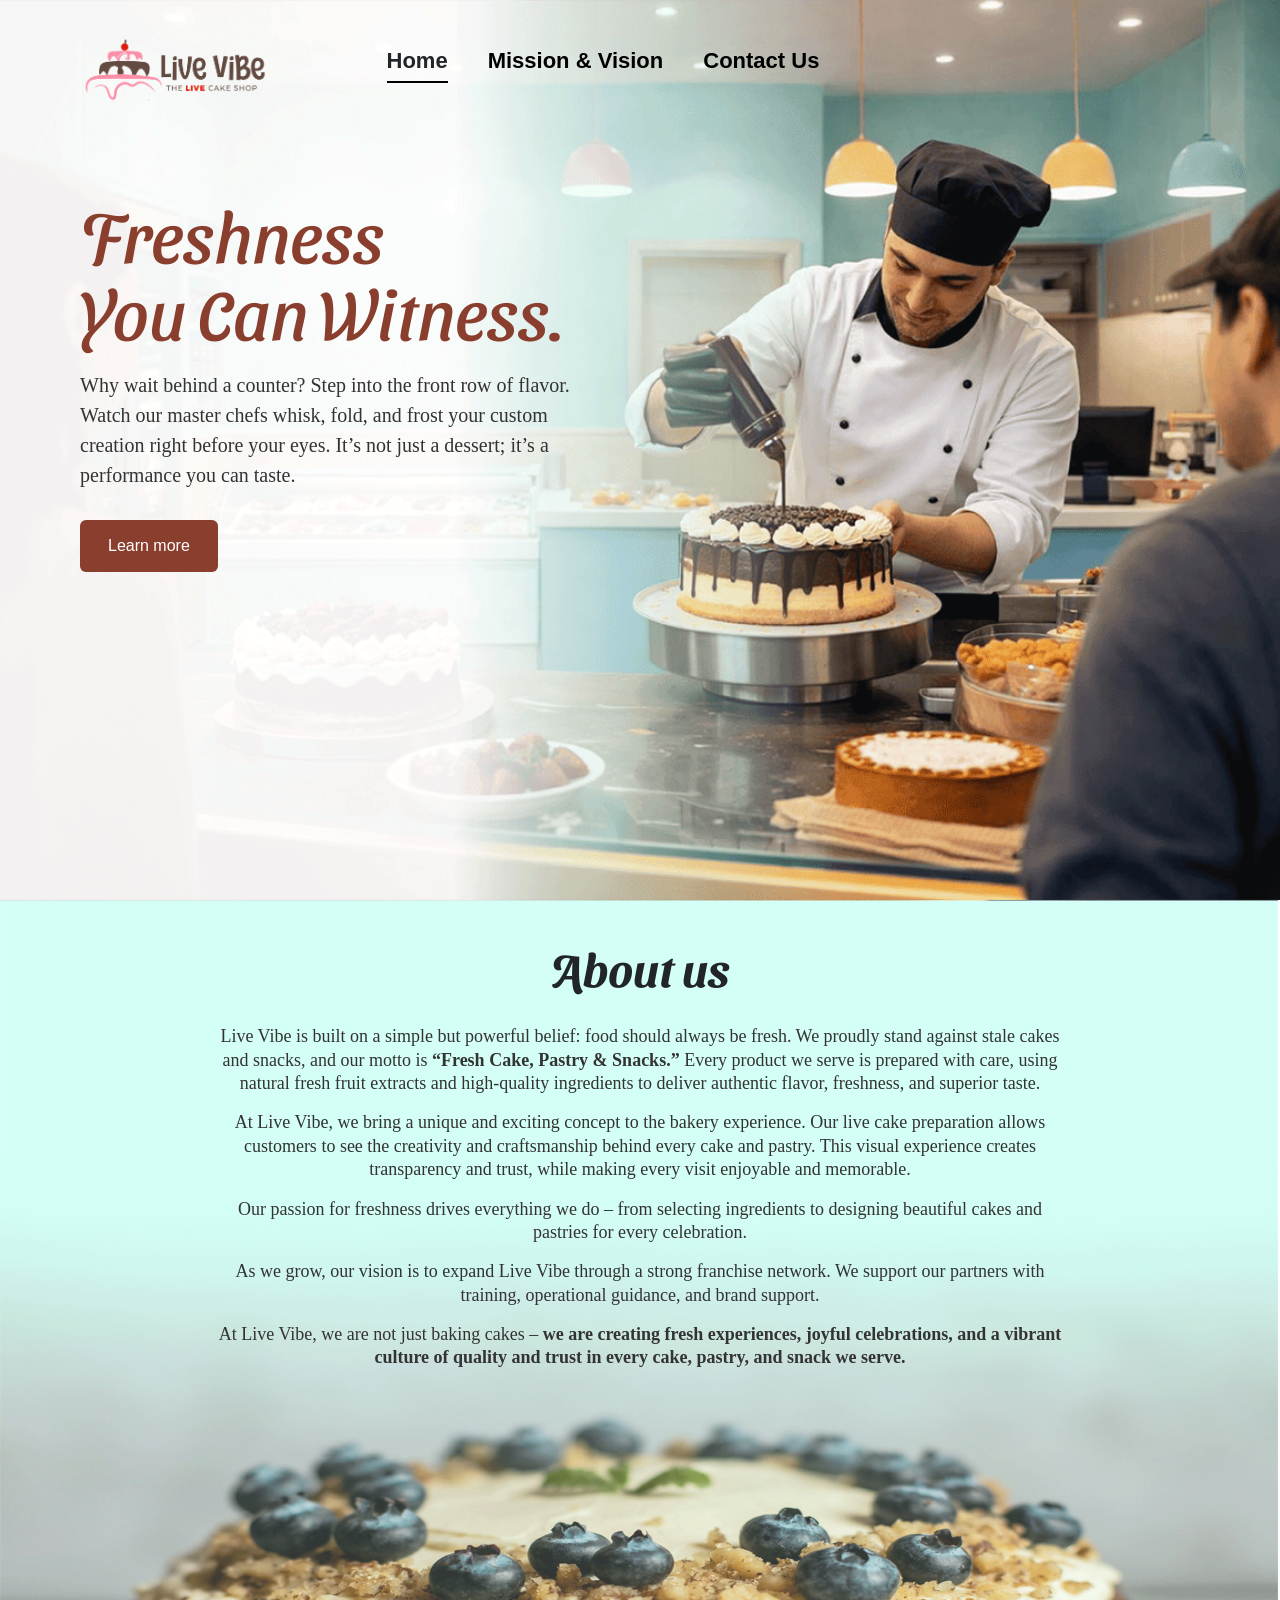
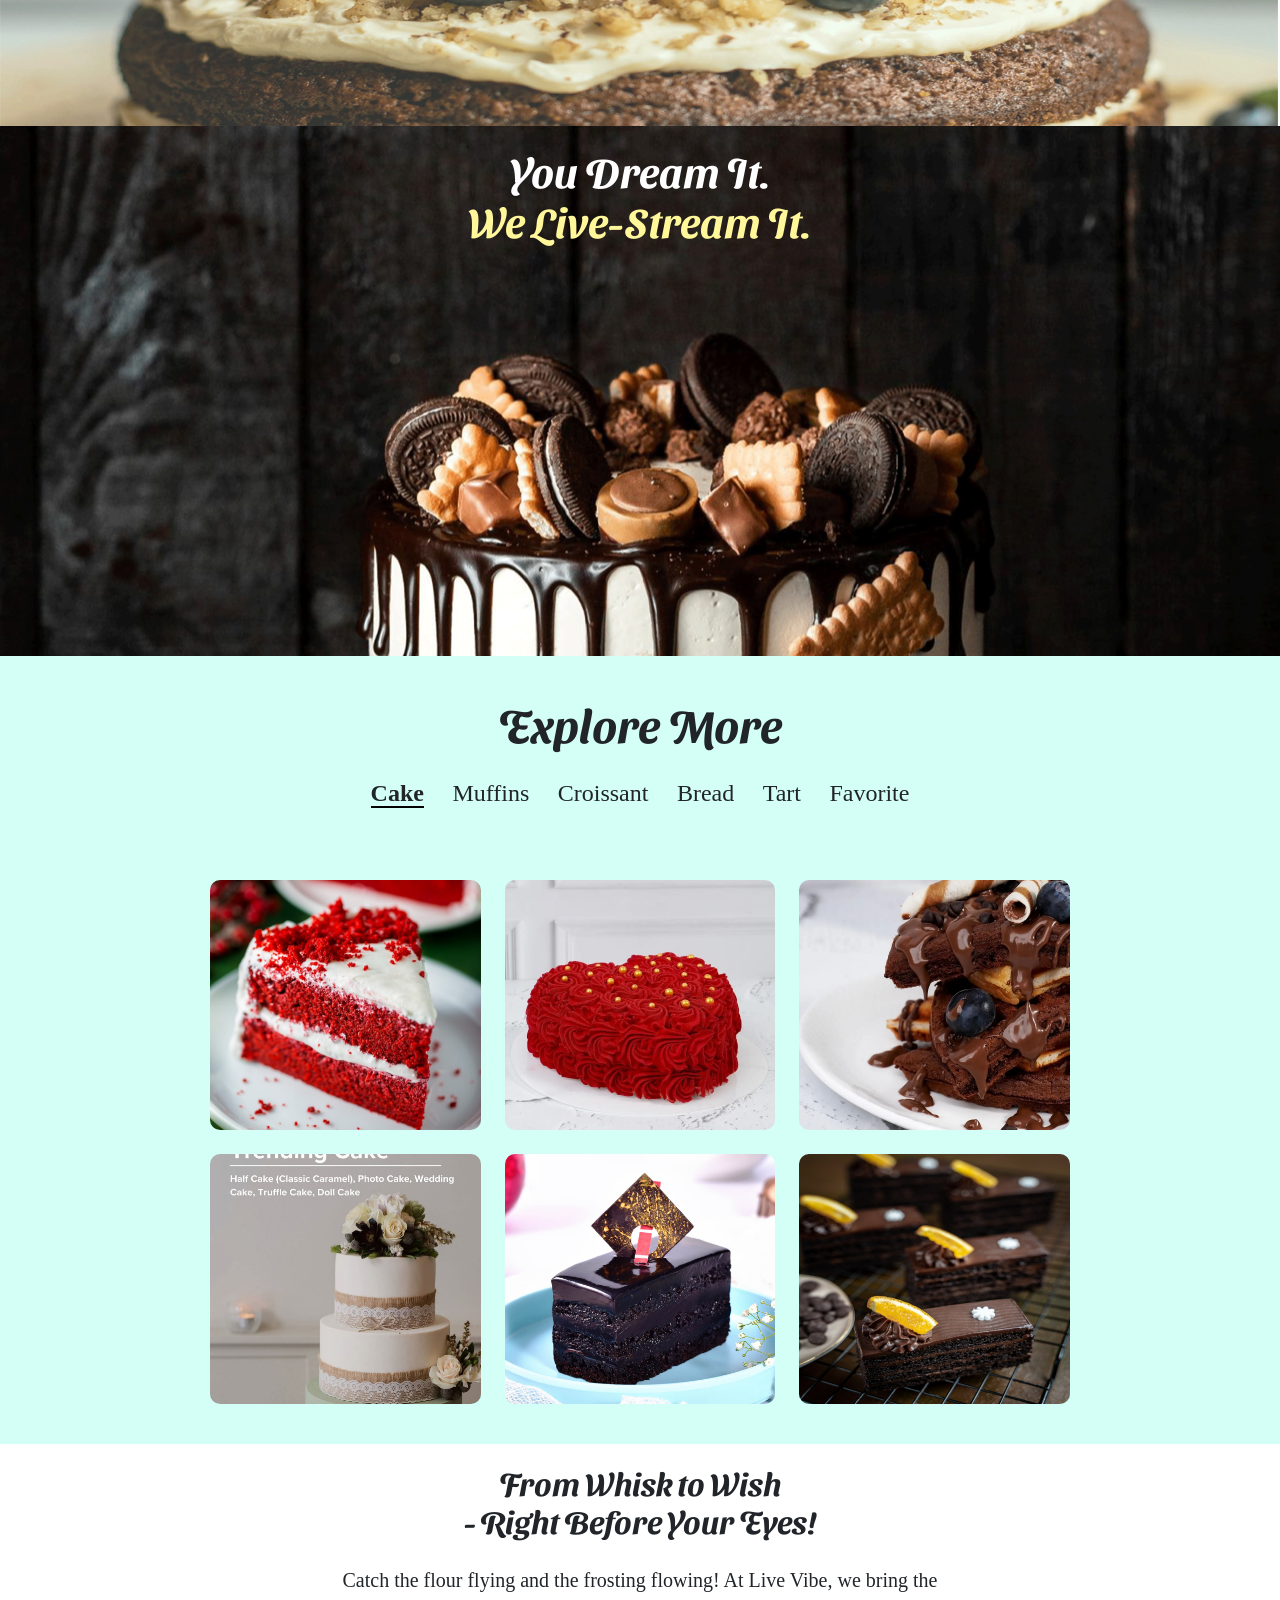
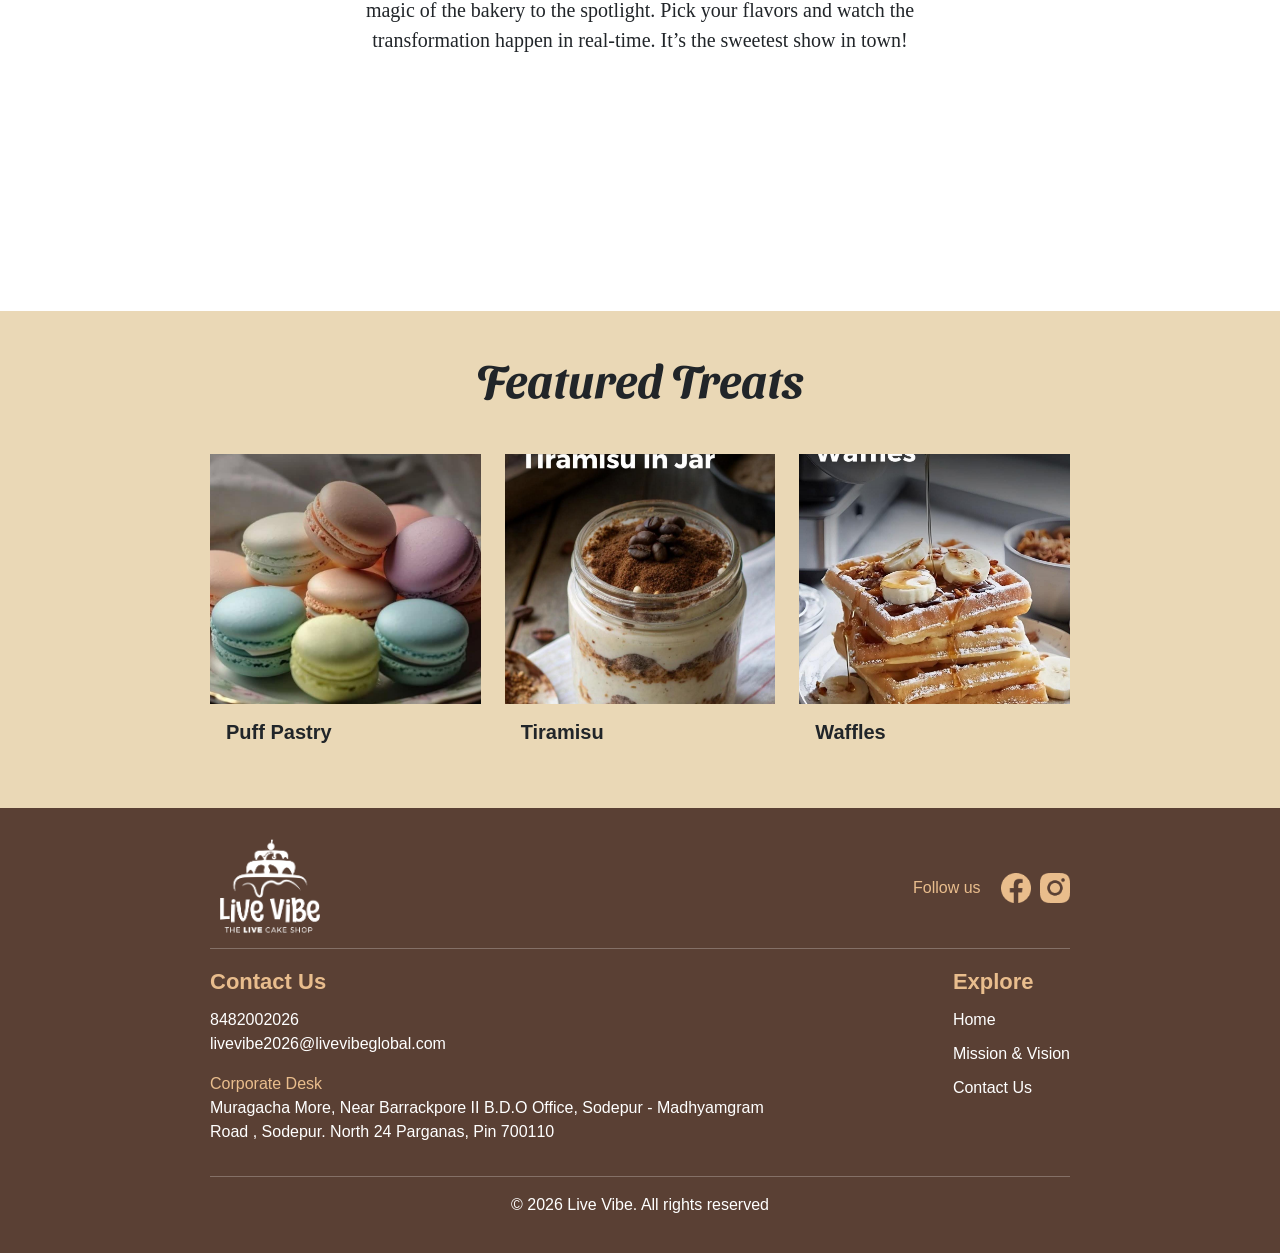
==== commit e7891d08: "address phone changed" ====
--- a/index.html
+++ b/index.html
@@ -393,16 +393,16 @@
 
         <div class="section-1" style="width: 70%;">
 
-          <div class="text-theme-primary footer-header-text">About Us</div>
+          <div class="text-theme-primary footer-header-text">Contact Us</div>
 
           <p class="m-0">8482002026</p>
 
-          <p>livevibeglobal@gmail.com</p>
+          <p>livevibe2026@livevibeglobal.com</p>
 
           <div class="row m-0">
             <div class="col-12 ps-0">
               <div class="text-theme-primary">Corporate Desk</div>
-              <p>Muragacha more, near B.D.O office, sodepure modhyamgram road , sodepur. North 24 pgs,  Pin 700110</p>
+              <p>Muragacha More, Near Barrackpore II B.D.O Office, Sodepur -  Madhyamgram Road , Sodepur. North 24 Parganas, Pin 700110</p>
             </div>
           </div>
 
